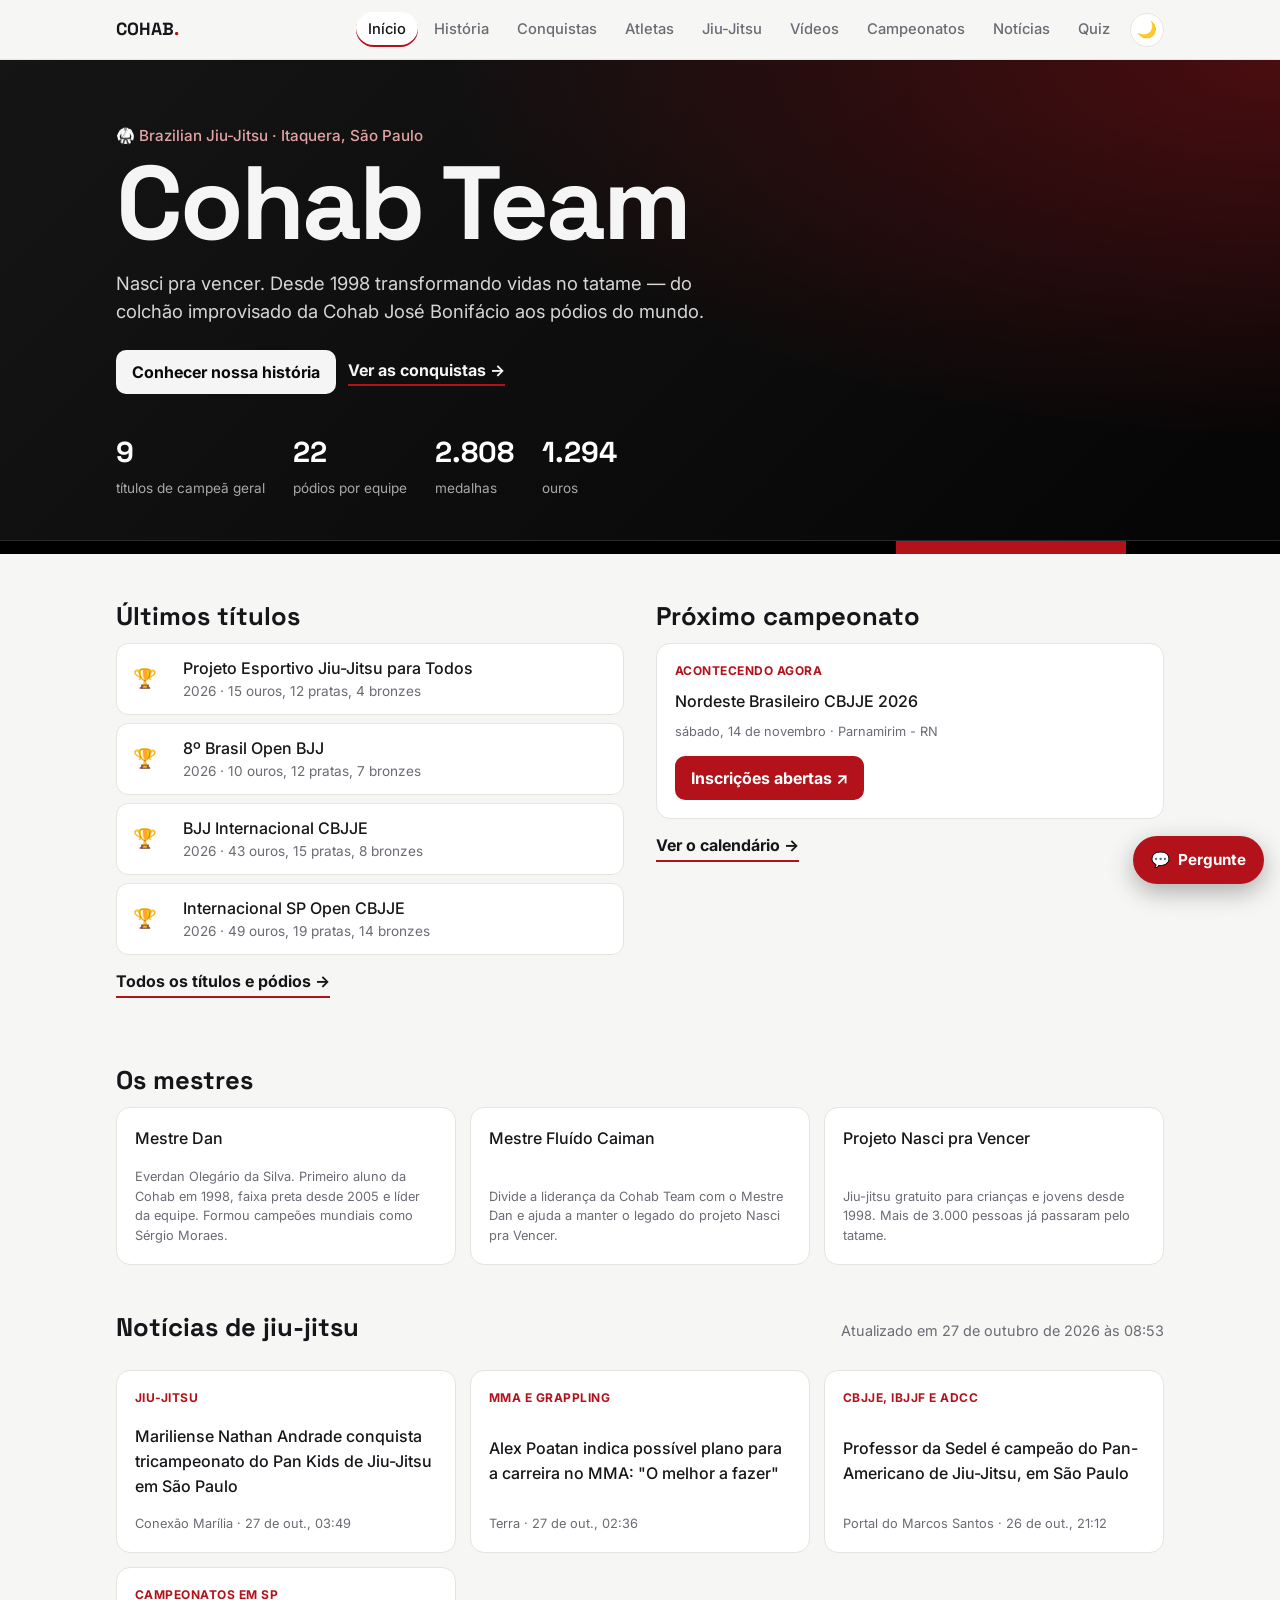
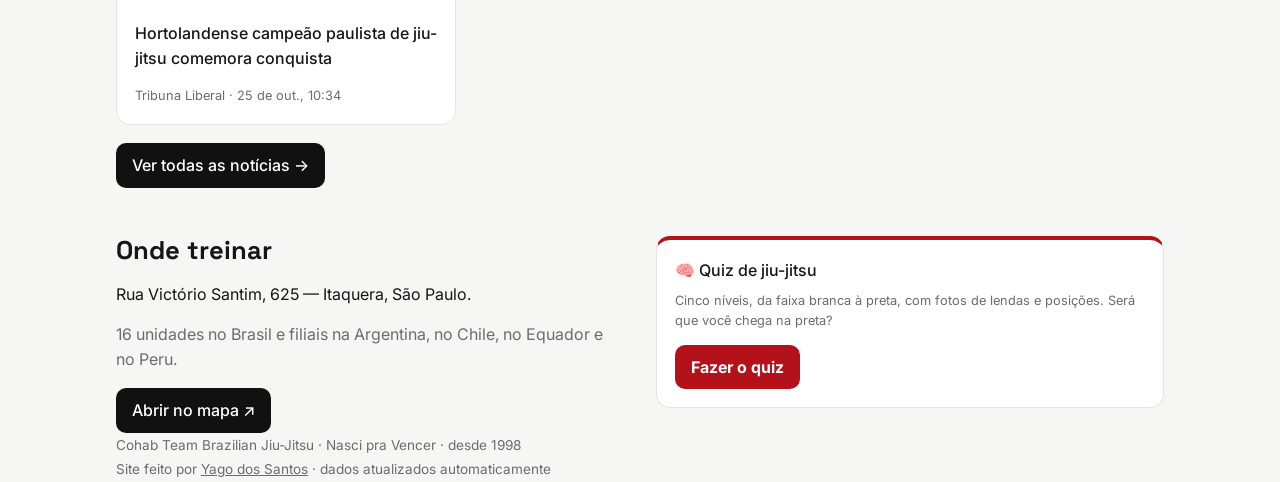
==== index.html @ c9400382 "Chat responde sobre jiu-jitsu e vídeos, busca de vídeos por assunto e foto do quiz menor no celular " ====
<!doctype html>
<html lang="pt-BR">
<head>
  <meta charset="utf-8">
  <meta name="viewport" content="width=device-width, initial-scale=1">
  <title>Cohab Team · Brazilian Jiu-Jitsu</title>
  <meta name="description" content="Cohab Team Brazilian Jiu-Jitsu: equipe de Itaquera, São Paulo, desde 1998. História, conquistas, atletas, campeonatos e notícias de jiu-jitsu.">
  <link rel="preconnect" href="https://fonts.googleapis.com">
  <link rel="preconnect" href="https://fonts.gstatic.com" crossorigin>
  <link href="https://fonts.googleapis.com/css2?family=Inter:wght@400;500;700&family=Space+Grotesk:wght@500;700&display=swap" rel="stylesheet">
  <link rel="stylesheet" href="style.css?v=5">
  <script>try{var t=localStorage.getItem("tema");if(t)document.documentElement.dataset.theme=t}catch(e){}</script>
</head>
<body>
  <nav class="site-nav" aria-label="Navegação do site">
    <div class="container">
      <a class="site-logo" href="./">COHAB<span>.</span></a>
      <a href="./" aria-current="page">Início</a>
      <a href="historia.html">História</a>
      <a href="conquistas.html">Conquistas</a>
      <a href="atletas.html">Atletas</a>
      <a href="jiujitsu.html">Jiu-Jitsu</a>
      <a href="videos.html">Vídeos</a>
      <a href="campeonatos.html">Campeonatos</a>
      <a href="noticias.html">Notícias</a>
      <a href="quiz.html">Quiz</a>
    </div>
  </nav>

  <header class="home-hero">
    <div class="container">
      <p class="feature-eyebrow">🥋 Brazilian Jiu-Jitsu · Itaquera, São Paulo</p>
      <h1>Cohab Team</h1>
      <p class="home-tagline">Nasci pra vencer. Desde 1998 transformando vidas no tatame — do colchão improvisado da Cohab José Bonifácio aos pódios do mundo.</p>
      <div class="home-actions">
        <a class="feature-cta" href="historia.html">Conhecer nossa história</a>
        <a class="ghost-cta" href="conquistas.html">Ver as conquistas →</a>
      </div>
      <ul class="feature-stats home-stats">
        <li><strong data-count="titles">0</strong><span>títulos de campeã geral</span></li>
        <li><strong data-count="podiums">0</strong><span>pódios por equipe</span></li>
        <li><strong data-count="medals">0</strong><span>medalhas</span></li>
        <li><strong data-count="golds">0</strong><span>ouros</span></li>
      </ul>
    </div>
    <div class="belt" aria-hidden="true"><span></span></div>
  </header>

  <main class="container">
    <section class="block wide home-split">
      <div>
        <h2>Últimos títulos</h2>
        <div class="result-list" id="last-titles"></div>
        <a class="story-link" href="conquistas.html#equipe">Todos os títulos e pódios →</a>
      </div>
      <div>
        <h2>Próximo campeonato</h2>
        <div id="next-event"></div>
        <a class="story-link" href="campeonatos.html">Ver o calendário →</a>
      </div>
    </section>

    <section class="block wide">
      <h2>Os mestres</h2>
      <div class="grid">
        <a class="card" href="historia.html"><h4>Mestre Dan</h4><span class="meta">Everdan Olegário da Silva. Primeiro aluno da Cohab em 1998, faixa preta desde 2005 e líder da equipe. Formou campeões mundiais como Sérgio Moraes.</span></a>
        <a class="card" href="historia.html"><h4>Mestre Fluído Caiman</h4><span class="meta">Divide a liderança da Cohab Team com o Mestre Dan e ajuda a manter o legado do projeto Nasci pra Vencer.</span></a>
        <a class="card" href="historia.html"><h4>Projeto Nasci pra Vencer</h4><span class="meta">Jiu-jitsu gratuito para crianças e jovens desde 1998. Mais de 3.000 pessoas já passaram pelo tatame.</span></a>
      </div>
    </section>

    <section class="block wide">
      <div class="news-head">
        <h2>Notícias de jiu-jitsu</h2>
        <p id="updated" class="muted">Carregando…</p>
      </div>
      <div class="grid teaser-grid" id="news-teaser"></div>
      <a class="button news-more" href="noticias.html">Ver todas as notícias →</a>
    </section>

    <section class="block wide home-split">
      <div>
        <h2>Onde treinar</h2>
        <p>Rua Victório Santim, 625 — Itaquera, São Paulo.</p>
        <p class="muted">16 unidades no Brasil e filiais na Argentina, no Chile, no Equador e no Peru.</p>
        <a class="button" href="https://www.google.com/maps/search/?api=1&query=Rua+Vict%C3%B3rio+Santim+625+Itaquera+S%C3%A3o+Paulo" target="_blank" rel="noopener">Abrir no mapa ↗</a>
      </div>
      <a class="card quiz-cta" href="quiz.html">
        <h4>🧠 Quiz de jiu-jitsu</h4>
        <span class="meta">Cinco níveis, da faixa branca à preta, com fotos de lendas e posições. Será que você chega na preta?</span>
        <span class="feature-cta">Fazer o quiz</span>
      </a>
    </section>
  </main>

  <footer class="container muted site-foot">
    Cohab Team Brazilian Jiu-Jitsu · Nasci pra Vencer · desde 1998<br>
    Site feito por <a href="https://yagoxavier10.github.io/portfolio-noticias/">Yago dos Santos</a> · dados atualizados automaticamente
  </footer>

  <script src="home.js?v=1" defer></script>
  <script src="app.js?v=1" defer></script>
  <script src="chat.js?v=4" defer></script>
  <script src="fx.js?v=3" defer></script>
</body>
</html>
---- style.css ----
:root {
  --bg: #f6f6f4;
  --surface: #ffffff;
  --text: #16161a;
  --muted: #6b6b75;
  --border: #e4e4e0;
  --accent: #111111;
  --accent-text: #ffffff;
  --radius: 14px;
}

@media (prefers-color-scheme: dark) {
  :root:not([data-theme="light"]) {
    --bg: #0f0f12;
    --surface: #18181d;
    --text: #ececf1;
    --muted: #9a9aa6;
    --border: #2a2a31;
    --accent: #ececf1;
    --accent-text: #0f0f12;
  }
}
:root[data-theme="dark"] {
  --bg: #0f0f12;
  --surface: #18181d;
  --text: #ececf1;
  --muted: #9a9aa6;
  --border: #2a2a31;
  --accent: #ececf1;
  --accent-text: #0f0f12;
}

* { box-sizing: border-box; }

body {
  margin: 0;
  background: var(--bg);
  color: var(--text);
  font-family: Inter, system-ui, sans-serif;
  line-height: 1.55;
}

h1, h2, h3 { font-family: "Space Grotesk", Inter, sans-serif; line-height: 1.15; }

a { color: inherit; }

.container { max-width: 1080px; margin: 0 auto; padding: 0 16px; }

.muted { color: var(--muted); }

/* Topo / apresentação */
.hero { padding: 72px 0 48px; border-bottom: 1px solid var(--border); }
.eyebrow { margin: 0; color: var(--muted); font-weight: 500; }
.hero h1 { font-size: clamp(2.5rem, 7vw, 4.5rem); margin: 4px 0 16px; }
.bio { max-width: 680px; font-size: 1.05rem; margin: 0 0 24px; }
.bio p { margin: 0 0 12px; }
.bio p:first-child { font-size: 1.2rem; }
.tags { display: flex; flex-wrap: wrap; gap: 8px; list-style: none; padding: 0; margin: 0; }
.tags a {
  display: inline-block;
  background: var(--surface);
  border: 1px solid var(--border);
  border-radius: 999px;
  padding: 6px 14px;
  font-size: .9rem;
  text-decoration: none;
  transition: border-color .15s ease, transform .15s ease;
}
.tags a:hover { border-color: var(--muted); transform: translateY(-1px); }

.social { display: flex; flex-wrap: wrap; gap: 10px; margin-top: 20px; }
.social a {
  display: inline-flex;
  align-items: center;
  gap: 8px;
  background: var(--accent);
  color: var(--accent-text);
  border-radius: 10px;
  padding: 10px 16px;
  font-weight: 500;
  font-size: .95rem;
  text-decoration: none;
  transition: opacity .15s ease, transform .15s ease;
}
.social a:hover { opacity: .85; transform: translateY(-1px); }
.social svg { width: 18px; height: 18px; fill: currentColor; }

/* Notícias */
.news-head {
  display: flex;
  flex-wrap: wrap;
  align-items: baseline;
  justify-content: space-between;
  gap: 8px;
  margin-top: 40px;
}
.news-head h2 { margin: 0; font-size: 1.8rem; }
.news-head p { margin: 0; font-size: .9rem; }

.filters { display: flex; flex-wrap: wrap; gap: 8px; margin: 20px 0 8px; }
.filters button {
  font: inherit;
  font-size: .9rem;
  cursor: pointer;
  background: var(--surface);
  color: var(--text);
  border: 1px solid var(--border);
  border-radius: 999px;
  padding: 6px 14px;
}
.filters button[aria-pressed="true"] {
  background: var(--accent);
  color: var(--accent-text);
  border-color: var(--accent);
}

.topic h3 { font-size: 1.25rem; margin: 32px 0 12px; }
.topic-links { display: flex; flex-wrap: wrap; gap: 8px 16px; margin: -4px 0 14px; font-size: .9rem; }
.topic-links a { color: var(--muted); text-decoration: underline; text-underline-offset: 3px; }
.topic-links a:hover { color: var(--text); }

.grid {
  display: grid;
  grid-template-columns: repeat(auto-fill, minmax(280px, 1fr));
  gap: 14px;
}

.card {
  display: flex;
  flex-direction: column;
  justify-content: space-between;
  gap: 16px;
  background: var(--surface);
  border: 1px solid var(--border);
  border-radius: var(--radius);
  padding: 18px;
  text-decoration: none;
  transition: transform .15s ease, border-color .15s ease;
}
.card:hover { transform: translateY(-2px); border-color: var(--muted); }
.card h4 { margin: 0; font-size: 1rem; font-weight: 500; }
.card .meta { font-size: .8rem; color: var(--muted); }

footer { padding: 48px 16px; font-size: .85rem; }

/* Página da Cohab Team */
.back { display: inline-block; margin-bottom: 24px; color: var(--muted); text-decoration: none; font-size: .9rem; }
.back:hover { color: var(--text); }
.tags span {
  display: inline-block;
  background: var(--surface);
  border: 1px solid var(--border);
  border-radius: 999px;
  padding: 6px 14px;
  font-size: .9rem;
}

.stats { display: flex; flex-wrap: wrap; gap: 12px; list-style: none; padding: 0; margin: 8px 0 0; }
.stats li {
  flex: 1 1 160px;
  background: var(--surface);
  border: 1px solid var(--border);
  border-radius: var(--radius);
  padding: 16px 18px;
}
.stats strong { display: block; font-family: "Space Grotesk", Inter, sans-serif; font-size: 1.8rem; }
.stats span { color: var(--muted); font-size: .9rem; }

.block { margin-top: 48px; max-width: 760px; }
.block h2 { font-size: 1.6rem; margin: 0 0 12px; }

.timeline { list-style: none; padding: 0; margin: 0; border-left: 2px solid var(--border); }
.timeline li { display: grid; grid-template-columns: 64px 1fr; gap: 12px; padding: 0 0 24px 20px; position: relative; }
.timeline li::before {
  content: "";
  position: absolute;
  left: -7px;
  top: 6px;
  width: 12px;
  height: 12px;
  border-radius: 50%;
  background: var(--accent);
}
.timeline time { font-family: "Space Grotesk", Inter, sans-serif; font-weight: 700; }
.timeline h3 { margin: 0 0 4px; font-size: 1.05rem; }
.timeline p { margin: 0; }

.button {
  display: inline-block;
  background: var(--accent);
  color: var(--accent-text);
  border-radius: 10px;
  padding: 10px 16px;
  font-weight: 500;
  text-decoration: none;
}
.sources ul { padding-left: 18px; color: var(--muted); }
.sources a { color: var(--muted); }

.subhead { font-size: 1.1rem; margin: 24px 0 8px; }
.checklist { padding-left: 0; list-style: none; margin: 0; }
.checklist li { position: relative; padding: 0 0 10px 26px; }
.checklist li::before { content: "🥇"; position: absolute; left: 0; top: 0; font-size: .9rem; }

.videos { display: grid; gap: 20px; }
.video { margin: 0; }
.video-frame {
  position: relative;
  aspect-ratio: 16 / 9;
  border-radius: var(--radius);
  overflow: hidden;
  background: var(--surface);
  border: 1px solid var(--border);
}
.video-frame iframe { position: absolute; inset: 0; width: 100%; height: 100%; border: 0; }
.video figcaption { display: flex; flex-direction: column; margin-top: 8px; }
.video figcaption span { color: var(--muted); font-size: .85rem; }

/* Destaque da Cohab Team na página inicial */
.feature {
  position: relative;
  display: block;
  margin-top: 32px;
  overflow: hidden;
  border-radius: 20px;
  background:
    radial-gradient(120% 140% at 100% 0%, #3a0d0d 0%, transparent 55%),
    linear-gradient(135deg, #141414 0%, #050505 100%);
  color: #f5f5f5;
  text-decoration: none;
  border: 1px solid #2a2a2a;
  transition: transform .2s ease, box-shadow .2s ease;
}
.feature:hover { transform: translateY(-3px); box-shadow: 0 18px 40px rgba(0, 0, 0, .35); }
.feature-body { padding: 32px 28px 28px; }
.feature-eyebrow { margin: 0 0 6px; color: #e2a3a3; font-weight: 500; font-size: .95rem; }
.feature-title {
  margin: 0 0 12px;
  font-family: "Space Grotesk", Inter, sans-serif;
  font-size: clamp(2.4rem, 8vw, 4rem);
  letter-spacing: -.02em;
  line-height: 1;
}
.feature-text { max-width: 620px; margin: 0 0 22px; color: #cfcfcf; font-size: 1.05rem; }
.feature-stats { display: flex; flex-wrap: wrap; gap: 10px 28px; list-style: none; padding: 0; margin: 0 0 24px; }
.feature-stats strong { display: block; font-family: "Space Grotesk", Inter, sans-serif; font-size: 1.8rem; color: #fff; }
.feature-stats span { color: #a8a8a8; font-size: .85rem; }
.feature-cta {
  display: inline-block;
  background: #f5f5f5;
  color: #0a0a0a;
  border-radius: 10px;
  padding: 10px 16px;
  font-weight: 700;
}
.feature:hover .feature-cta { background: #ffffff; }

/* Faixa preta com a ponta vermelha */
.belt { height: 14px; background: #000; border-top: 1px solid #2a2a2a; position: relative; }
.belt span {
  position: absolute;
  right: 12%;
  top: 0;
  bottom: 0;
  width: 18%;
  background: #b3121b;
}

/* Linhagem do jiu-jitsu */
.lineage { list-style: none; padding: 0; margin: 16px 0; display: flex; flex-direction: column; align-items: flex-start; }
.lineage li {
  background: var(--surface);
  border: 1px solid var(--border);
  border-radius: 10px;
  padding: 8px 14px;
  font-weight: 500;
}
.lineage li + li { margin-top: 26px; position: relative; }
.lineage li + li::before {
  content: "↓";
  position: absolute;
  left: 18px;
  top: -24px;
  color: #b3121b;
  font-weight: 700;
}
.lineage .lineage-dan { background: #0a0a0a; color: #fff; border-color: #b3121b; font-weight: 700; }

/* Página Minha história */
.chapter-tag { margin: 0 0 4px; color: var(--muted); font-weight: 500; font-size: .9rem; }
.family { grid-template-columns: repeat(auto-fill, minmax(160px, 1fr)); margin-top: 14px; }
.family .card { gap: 4px; }
.goals li::before { content: "🎯"; }

.story-link {
  display: inline-flex;
  align-items: center;
  gap: 8px;
  margin: 0 0 20px;
  font-weight: 700;
  color: var(--text);
  text-decoration: none;
  border-bottom: 2px solid #b3121b;
  padding-bottom: 2px;
}
.story-link:hover { color: #b3121b; }

/* Abas da Cohab Team */
.page-tabs { display: flex; gap: 4px; margin: 4px 0 24px; border-bottom: 1px solid var(--border); }
.page-tabs a {
  padding: 10px 16px;
  color: var(--muted);
  text-decoration: none;
  font-weight: 700;
  border-bottom: 3px solid transparent;
  margin-bottom: -1px;
}
.page-tabs a:hover { color: var(--text); }
.page-tabs a[aria-current="page"] { color: var(--text); border-bottom-color: #b3121b; }

/* Página de conquistas */
.block.wide { max-width: none; }
.chips { display: flex; flex-wrap: wrap; gap: 8px; margin: 14px 0; }
.chips button {
  font: inherit;
  font-size: .9rem;
  cursor: pointer;
  background: var(--surface);
  color: var(--text);
  border: 1px solid var(--border);
  border-radius: 999px;
  padding: 6px 14px;
}
.chips button[aria-pressed="true"] { background: var(--accent); color: var(--accent-text); border-color: var(--accent); }

.m { display: inline-block; min-width: 28px; text-align: center; border-radius: 6px; padding: 1px 6px; font-weight: 700; font-size: .82rem; }
.m.g { background: #d4a51433; color: #b8890a; }
.m.s { background: #9a9aa633; color: var(--muted); }
.m.b { background: #c27a3a33; color: #b0652a; }
.medal-row { display: inline-flex; gap: 4px; flex-shrink: 0; }

.season-chart { display: flex; align-items: flex-end; gap: 10px; height: 260px; margin-top: 8px; }
.season-col {
  flex: 1;
  height: 100%;
  display: flex;
  flex-direction: column;
  align-items: center;
  justify-content: flex-end;
  gap: 4px;
  background: none;
  border: 0;
  padding: 0;
  cursor: pointer;
  color: var(--text);
  font: inherit;
}
.season-col b { font-family: "Space Grotesk", Inter, sans-serif; font-size: 1rem; }
.season-bar {
  width: 100%;
  max-width: 64px;
  display: flex;
  flex-direction: column-reverse;
  border-radius: 8px 8px 0 0;
  overflow: hidden;
  transition: height .4s ease, opacity .2s ease;
  opacity: .55;
}
.season-col[aria-pressed="true"] .season-bar, .season-col:hover .season-bar { opacity: 1; }
.seg { display: block; min-height: 2px; }
.seg.gold { background: #d4a514; }
.seg.silver { background: #a7a7b0; }
.seg.bronze { background: #c27a3a; }
.season-year { font-weight: 700; font-size: .9rem; }
.season-rank { color: var(--muted); font-size: .78rem; }
.season-detail {
  display: flex;
  flex-wrap: wrap;
  align-items: center;
  gap: 8px 16px;
  margin-top: 16px;
  padding: 14px 18px;
  background: var(--surface);
  border: 1px solid var(--border);
  border-radius: var(--radius);
}
.season-detail span:not(.m):not(.medal-row) { color: var(--muted); }
.season-detail a { margin-left: auto; color: var(--text); font-weight: 500; }

.result-list { display: flex; flex-direction: column; gap: 8px; }
.result {
  display: flex;
  align-items: center;
  gap: 14px;
  padding: 12px 16px;
  background: var(--surface);
  border: 1px solid var(--border);
  border-radius: 12px;
  text-decoration: none;
  transition: border-color .15s ease;
}
.result:hover { border-color: var(--muted); }
.result-pos { font-family: "Space Grotesk", Inter, sans-serif; font-weight: 700; font-size: 1.2rem; min-width: 36px; }
.result-pos.medal { font-size: 1.4rem; }
.result-main { flex: 1; min-width: 0; display: flex; flex-direction: column; }
.result-main strong { font-weight: 500; }
.result-main span { color: var(--muted); font-size: .85rem; }
.tier { color: var(--muted); font-size: .8rem; border: 1px solid var(--border); border-radius: 999px; padding: 2px 10px; flex-shrink: 0; }
.p1 { color: #b8890a; } .p2 { color: var(--muted); } .p3 { color: #b0652a; } .p4 { color: var(--text); }

.rank-grid { grid-template-columns: repeat(auto-fill, minmax(220px, 1fr)); }
.rank-card { gap: 8px; }
.rank-pos { font-family: "Space Grotesk", Inter, sans-serif; font-size: 2rem; font-weight: 700; line-height: 1; }

.search {
  width: 100%;
  font: inherit;
  padding: 10px 14px;
  border-radius: 10px;
  border: 1px solid var(--border);
  background: var(--surface);
  color: var(--text);
}
.explorer-summary { margin: 14px 0 10px; font-weight: 500; }
.more {
  margin-top: 12px;
  font: inherit;
  cursor: pointer;
  background: none;
  color: var(--text);
  border: 1px solid var(--border);
  border-radius: 10px;
  padding: 8px 16px;
}

@media (max-width: 600px) {
  .result { flex-wrap: wrap; row-gap: 6px; }
  .result-main { flex: 1 1 calc(100% - 60px); }
  .result .medal-row, .result .tier { margin-left: 50px; }
  .season-chart { gap: 4px; }
  .season-col b { font-size: .85rem; }
}

/* Busca de atletas */
.visually-hidden { position: absolute; width: 1px; height: 1px; overflow: hidden; clip: rect(0 0 0 0); white-space: nowrap; }
.source-switch {
  display: inline-flex;
  padding: 4px;
  gap: 4px;
  background: var(--surface);
  border: 1px solid var(--border);
  border-radius: 12px;
  margin-bottom: 14px;
}
.source-switch button {
  font: inherit;
  font-weight: 700;
  font-size: .9rem;
  cursor: pointer;
  border: 0;
  border-radius: 9px;
  padding: 8px 14px;
  background: none;
  color: var(--muted);
}
.source-switch button[aria-selected="true"] { background: var(--accent); color: var(--accent-text); }
.big-search input {
  width: 100%;
  font: inherit;
  font-size: 1.15rem;
  padding: 14px 18px;
  border-radius: 14px;
  border: 2px solid var(--border);
  background: var(--surface);
  color: var(--text);
}
.big-search input:focus { outline: none; border-color: #b3121b; }
.search-hint { margin: 10px 0 0; font-size: .9rem; }

.athletes { display: flex; flex-direction: column; gap: 8px; }
.athlete { background: var(--surface); border: 1px solid var(--border); border-radius: 12px; overflow: hidden; }
.athlete-head {
  width: 100%;
  display: flex;
  align-items: center;
  gap: 14px;
  padding: 12px 16px;
  background: none;
  border: 0;
  color: var(--text);
  font: inherit;
  text-align: left;
  cursor: pointer;
}
.athlete-rank { font-family: "Space Grotesk", Inter, sans-serif; font-weight: 700; color: var(--muted); min-width: 34px; }
.chev { color: var(--muted); transition: transform .2s ease; }
.athlete-head[aria-expanded="true"] .chev { transform: rotate(180deg); }
.athlete-body { border-top: 1px solid var(--border); padding: 6px 8px 10px; }
.athlete-medal {
  display: flex;
  align-items: center;
  gap: 12px;
  padding: 8px;
  border-radius: 8px;
  text-decoration: none;
}
.athlete-medal:hover { background: var(--bg); }

/* Panorama e painéis das conquistas */
.src-chip { display: inline-flex; align-items: center; gap: 8px; }
.src-chip[aria-pressed="false"] { opacity: .45; text-decoration: line-through; }
.src-chip[aria-pressed="true"] { background: var(--surface) !important; color: var(--text) !important; border-color: var(--c) !important; }
.dot { display: inline-block; width: 10px; height: 10px; border-radius: 50%; background: var(--c); flex-shrink: 0; }
.ov-chart { display: flex; align-items: flex-end; gap: 10px; height: 280px; margin-top: 8px; }
.ov-chart .season-bar { opacity: .75; }
.ov-item { display: inline-flex; align-items: center; gap: 8px; color: var(--muted); }

.fed-grid { display: grid; grid-template-columns: repeat(auto-fill, minmax(180px, 1fr)); gap: 12px; }
.fed-card {
  display: flex;
  flex-direction: column;
  align-items: flex-start;
  gap: 4px;
  text-align: left;
  font: inherit;
  color: var(--text);
  cursor: pointer;
  background: var(--surface);
  border: 1px solid var(--border);
  border-top: 4px solid var(--c);
  border-radius: var(--radius);
  padding: 16px;
  transition: transform .15s ease, border-color .15s ease;
}
.fed-card:hover { transform: translateY(-2px); }
.fed-card strong { font-family: "Space Grotesk", Inter, sans-serif; font-size: 2rem; line-height: 1.1; }
.fed-name { font-weight: 700; }
.fed-sub { color: var(--muted); font-size: .85rem; margin-bottom: 6px; }

.leaderboard { list-style: none; padding: 0; margin: 0; display: flex; flex-direction: column; gap: 6px; }
.leader {
  display: flex;
  align-items: center;
  gap: 14px;
  padding: 10px 16px;
  background: var(--surface);
  border: 1px solid var(--border);
  border-radius: 12px;
  text-decoration: none;
}
.leader:hover { border-color: var(--muted); }
.leader-bar { display: block; height: 6px; margin-top: 6px; background: var(--border); border-radius: 99px; overflow: hidden; }
.leader-bar i { display: block; height: 100%; background: #d4a514; border-radius: 99px; }

.panel-tabs {
  position: sticky;
  top: 0;
  z-index: 5;
  display: flex;
  gap: 6px;
  overflow-x: auto;
  margin: 48px 0 0;
  padding: 10px 0;
  background: var(--bg);
  border-bottom: 1px solid var(--border);
  scrollbar-width: none;
}
.panel-tabs button {
  flex-shrink: 0;
  font: inherit;
  font-weight: 700;
  font-size: .9rem;
  cursor: pointer;
  border: 1px solid var(--border);
  border-radius: 999px;
  padding: 8px 16px;
  background: var(--surface);
  color: var(--muted);
}
.panel-tabs button[aria-selected="true"] { background: var(--accent); color: var(--accent-text); border-color: var(--accent); }
.panel { scroll-margin-top: 70px; }
.panel-tabs + .panel, .panel-tabs ~ .panel { margin-top: 24px; }
@media (max-width: 600px) { .ov-chart { gap: 4px; height: 220px; } .ov-chart .season-col b { font-size: .75rem; } }
.result-main .note-line { color: #b8890a; font-size: .8rem; margin-top: 2px; }

/* Assistente de perguntas */
.chatbot { position: fixed; right: 16px; bottom: 16px; z-index: 50; font-size: .95rem; }
.chat-toggle {
  display: inline-flex; align-items: center; gap: 8px;
  font: inherit; font-weight: 700; cursor: pointer;
  background: #b3121b; color: #fff; border: 0; border-radius: 999px;
  padding: 12px 18px; box-shadow: 0 8px 24px rgba(0, 0, 0, .3);
}
.chat-toggle[aria-expanded="true"] { display: none; }
.chat-panel {
  width: min(380px, calc(100vw - 32px));
  height: min(560px, calc(100vh - 32px));
  display: flex; flex-direction: column;
  background: var(--surface); color: var(--text);
  border: 1px solid var(--border); border-radius: 18px;
  box-shadow: 0 16px 48px rgba(0, 0, 0, .35); overflow: hidden;
}
.chat-panel[hidden] { display: none; }
.chat-head { display: flex; justify-content: space-between; align-items: center; padding: 12px 16px; background: #0a0a0a; color: #fff; border-bottom: 3px solid #b3121b; }
.chat-close { font: inherit; font-size: 1.4rem; line-height: 1; background: none; border: 0; color: #fff; cursor: pointer; }
.chat-log { flex: 1; overflow-y: auto; padding: 14px; display: flex; flex-direction: column; gap: 8px; }
.chat-msg { max-width: 88%; padding: 9px 12px; border-radius: 14px; line-height: 1.45; }
.chat-msg.bot { background: var(--bg); border: 1px solid var(--border); align-self: flex-start; border-bottom-left-radius: 4px; }
.chat-msg.user { background: var(--accent); color: var(--accent-text); align-self: flex-end; border-bottom-right-radius: 4px; }
.chat-msg a { color: #b3121b; font-weight: 500; }
.chat-suggest { display: flex; gap: 6px; overflow-x: auto; padding: 0 12px 8px; scrollbar-width: none; }
.chat-suggest button {
  flex-shrink: 0; font: inherit; font-size: .8rem; cursor: pointer;
  background: var(--bg); color: var(--text); border: 1px solid var(--border); border-radius: 999px; padding: 5px 10px;
}
.chat-form { display: flex; gap: 6px; padding: 10px; border-top: 1px solid var(--border); }
.chat-form input { flex: 1; min-width: 0; font: inherit; padding: 9px 12px; border-radius: 10px; border: 1px solid var(--border); background: var(--bg); color: var(--text); }
.chat-form button { font: inherit; font-weight: 700; cursor: pointer; background: #b3121b; color: #fff; border: 0; border-radius: 10px; padding: 0 14px; }

/* Menu do site */
.site-nav {
  position: sticky;
  top: 0;
  z-index: 40;
  background: color-mix(in srgb, var(--bg) 88%, transparent);
  backdrop-filter: blur(10px);
  border-bottom: 1px solid var(--border);
}
.site-nav .container { display: flex; align-items: center; gap: 4px; overflow-x: auto; scrollbar-width: none; padding-top: 10px; padding-bottom: 10px; }
.site-nav a {
  flex-shrink: 0;
  padding: 6px 12px;
  border-radius: 999px;
  color: var(--muted);
  font-weight: 500;
  font-size: .92rem;
  text-decoration: none;
  transition: color .15s ease, background .15s ease;
}
.site-nav a:hover { color: var(--text); background: var(--surface); }
.site-nav a[aria-current="page"] { color: var(--text); background: var(--surface); box-shadow: inset 0 -2px 0 #b3121b; }
.site-nav .site-logo { font-family: "Space Grotesk", Inter, sans-serif; font-weight: 700; font-size: 1.1rem; color: var(--text); margin-right: auto; padding-left: 0; }
.site-nav .site-logo span { color: #b3121b; }
.site-nav .site-logo:hover { background: none; }
.hero { padding-top: 48px; }
.panel-tabs { top: 57px; }

/* Página de notícias e prévia na inicial */
.news-hero { padding-bottom: 32px; }
.news-hero .bio { margin-bottom: 8px; }
.teaser-grid { margin-top: 16px; }
.news-tag { display: inline-block; align-self: flex-start; font-size: .75rem; font-weight: 700; color: #b3121b; text-transform: uppercase; letter-spacing: .04em; }
.news-more { margin-top: 18px; }
@media (max-width: 600px) {
  .site-nav .container { gap: 0; justify-content: space-between; }
  .site-nav a { padding: 6px 7px; font-size: .82rem; }
  .site-nav .site-logo { display: none; }
  .theme-toggle { width: 30px; height: 30px; font-size: .9rem; }
}


/* Interações do site (fx.js) */
.reveal { opacity: 0; transform: translateY(14px); transition: opacity .45s ease, transform .45s ease; }
.reveal.is-in { opacity: 1; transform: none; }
@media (prefers-reduced-motion: reduce) {
  .reveal { opacity: 1; transform: none; transition: none; }
  * { scroll-behavior: auto !important; }
}

.read-progress { position: fixed; top: 0; left: 0; height: 3px; width: 100%; z-index: 60; background: #b3121b; transform-origin: 0 50%; transform: scaleX(0); pointer-events: none; }

.theme-toggle {
  flex-shrink: 0; font: inherit; cursor: pointer; margin-left: 4px;
  width: 34px; height: 34px; border-radius: 50%;
  background: var(--surface); color: var(--text); border: 1px solid var(--border);
  display: inline-grid; place-items: center; font-size: 1rem;
}
.theme-toggle:hover { border-color: var(--muted); }

.toast {
  position: fixed; left: 50%; bottom: 84px; z-index: 70;
  transform: translate(-50%, 20px); opacity: 0;
  background: #0a0a0a; color: #fff; border: 2px solid #b3121b;
  padding: 12px 20px; border-radius: 999px; font-weight: 700;
  transition: opacity .25s ease, transform .25s ease; pointer-events: none;
}
.toast.show { opacity: 1; transform: translate(-50%, 0); }

.share-btn {
  flex-shrink: 0; font: inherit; font-size: .8rem; cursor: pointer;
  background: none; color: var(--muted); border: 1px solid var(--border);
  border-radius: 999px; padding: 4px 10px;
}
.share-btn:hover { color: var(--text); border-color: var(--muted); }

/* Faixa da jornada (Minha história) */
.journey { position: sticky; top: 55px; z-index: 30; background: color-mix(in srgb, var(--bg) 88%, transparent); backdrop-filter: blur(10px); border-bottom: 1px solid var(--border); }
.journey-inner { display: flex; align-items: center; gap: 14px; padding-top: 8px; padding-bottom: 8px; }
.journey-belt { position: relative; flex: 1; height: 14px; border-radius: 3px; overflow: hidden; background: #f2f2f2; border: 1px solid #cfcfcf; }
.belt-fill { position: absolute; inset: 0; background: #1f4fbf; transform-origin: 0 50%; transform: scaleX(0); transition: transform .12s linear; }
.belt-tip { position: absolute; top: 0; bottom: 0; right: 10%; width: 14%; background: #111; }
.journey-label { flex-shrink: 0; min-width: 150px; text-align: right; font-size: .85rem; font-weight: 700; color: var(--muted); transition: color .3s ease; }
.journey-label.is-blue { color: #3b6ee8; }
@media (max-width: 600px) { .journey-label { min-width: 0; font-size: .75rem; } .journey { top: 49px; } }
@media (prefers-reduced-motion: reduce) { .belt-fill { transition: none; } }

/* Quiz da Cohab */
.quiz { max-width: 640px; margin: 32px auto 0; background: var(--surface); border: 1px solid var(--border); border-radius: 18px; padding: 24px; }
.quiz-start h2 { margin: 0 0 8px; font-size: 1.6rem; }
.quiz-go { margin-top: 12px; font: inherit; font-weight: 700; border: 0; cursor: pointer; }
.quiz-head { display: flex; justify-content: space-between; font-size: .9rem; }
.quiz-score { font-weight: 700; color: #1a9a5c; }
.quiz-bar { height: 6px; background: var(--border); border-radius: 99px; margin: 10px 0 18px; overflow: hidden; }
.quiz-bar i { display: block; height: 100%; background: #b3121b; transition: width .3s ease; }
.quiz-q { font-size: 1.3rem; margin: 0 0 14px; }
.quiz-options { display: grid; gap: 8px; }
.quiz-option {
  font: inherit; text-align: left; cursor: pointer; padding: 12px 14px; border-radius: 12px;
  background: var(--bg); color: var(--text); border: 1px solid var(--border);
  transition: border-color .15s ease, background .15s ease;
}
.quiz-option:hover:not(:disabled) { border-color: var(--muted); }
.quiz-option:disabled { cursor: default; }
.quiz-option.right { border-color: #1a9a5c; background: #1a9a5c22; font-weight: 700; }
.quiz-option.wrong { border-color: #b3121b; background: #b3121b22; }
.quiz-why { min-height: 1.5em; margin: 14px 0 0; color: var(--muted); }
.quiz-next { margin-top: 12px; font: inherit; font-weight: 700; border: 0; cursor: pointer; }
.quiz-result { text-align: center; }
.quiz-result h2 { font-size: 2rem; margin: 4px 0 14px; }
.quiz-belt { position: relative; height: 26px; max-width: 360px; margin: 0 auto 16px; border-radius: 4px; border: 1px solid #0003; }
.quiz-belt span { position: absolute; top: 0; bottom: 0; right: 12%; width: 18%; background: #111; }
.quiz-belt[style*="#111111"] span { background: #b3121b; }
.quiz-actions { display: flex; flex-wrap: wrap; justify-content: center; gap: 8px; margin-top: 16px; }
.quiz-actions .button { font: inherit; font-weight: 700; border: 0; cursor: pointer; }
.quiz-actions a.share-btn { text-decoration: none; display: inline-flex; align-items: center; }

/* Notícias: busca e salvar */
.news-search { margin-top: 24px; }
.news-card { position: relative; display: flex; }
.news-card .card { flex: 1; padding-right: 48px; }
.save-btn {
  position: absolute; top: 10px; right: 10px; width: 34px; height: 34px;
  display: grid; place-items: center; font-size: 1.1rem; cursor: pointer;
  background: var(--bg); color: var(--muted); border: 1px solid var(--border); border-radius: 50%;
}
.save-btn[aria-pressed="true"] { color: #d4a514; border-color: #d4a514; }
.save-btn:hover { color: #d4a514; }
@media (max-width: 600px) { .result .share-btn { margin-left: 50px; } }

/* ===== Site da Cohab Team ===== */
.home-hero {
  position: relative;
  color: #f5f5f5;
  background:
    radial-gradient(120% 140% at 100% 0%, #4a0d10 0%, transparent 55%),
    linear-gradient(135deg, #151515 0%, #050505 100%);
  padding: 64px 0 0;
}
.home-hero h1 { font-family: "Space Grotesk", Inter, sans-serif; font-size: clamp(3rem, 12vw, 6.5rem); line-height: .95; margin: 6px 0 16px; letter-spacing: -.03em; }
.home-tagline { max-width: 640px; font-size: 1.15rem; color: #d6d6d6; margin: 0 0 24px; }
.home-actions { display: flex; flex-wrap: wrap; gap: 12px; align-items: center; margin-bottom: 36px; }
.home-actions .feature-cta { text-decoration: none; }
.ghost-cta { color: #f5f5f5; font-weight: 700; text-decoration: none; border-bottom: 2px solid #b3121b; padding-bottom: 2px; }
.home-stats { margin-bottom: 40px; }
.home-hero .belt { margin: 0; }
.home-split { display: grid; grid-template-columns: repeat(auto-fit, minmax(300px, 1fr)); gap: 32px; align-items: start; }
.home-split .story-link { margin-top: 14px; }
.next-event { gap: 8px; }
.next-event .feature-cta, .quiz-cta .feature-cta { align-self: flex-start; margin-top: 6px; background: #b3121b; color: #fff; }
.quiz-cta { gap: 8px; border-top: 4px solid #b3121b; }
.site-foot { line-height: 1.8; }
.site-foot a { color: inherit; }
.calendars { margin-top: 12px; }

/* Campeonatos */
.events { display: flex; flex-direction: column; gap: 10px; margin-top: 8px; }
.event {
  display: flex; align-items: center; gap: 16px; padding: 14px 16px;
  background: var(--surface); border: 1px solid var(--border); border-radius: 14px; text-decoration: none;
}
.event:hover { border-color: var(--muted); }
.event-date { flex-shrink: 0; width: 58px; text-align: center; border-radius: 10px; background: #0a0a0a; color: #fff; padding: 6px 0; border-bottom: 3px solid #b3121b; }
.event-date strong { display: block; font-family: "Space Grotesk", Inter, sans-serif; font-size: 1.5rem; line-height: 1.1; }
.event-date span { font-size: .75rem; text-transform: uppercase; }
.event-main { flex: 1; min-width: 0; display: flex; flex-direction: column; }
.event-main span { color: var(--muted); font-size: .88rem; }
.event-tags { display: flex; flex-wrap: wrap; gap: 6px; justify-content: flex-end; max-width: 240px; }
.tier.is-open { color: #1a9a5c; border-color: #1a9a5c; }
@media (max-width: 600px) {
  .event { flex-wrap: wrap; }
  .event-tags { justify-content: flex-start; max-width: none; margin-left: 74px; }
  .site-nav .container { justify-content: flex-start; }
  .site-nav .site-logo { display: none; }
}
@media (max-width: 960px) {
  .site-nav a { padding: 6px 8px; font-size: .85rem; }
  .site-nav .container { gap: 0; }
}
@media (max-width: 760px) {
  .site-nav .container {
    -webkit-mask-image: linear-gradient(90deg, #000 85%, transparent);
    mask-image: linear-gradient(90deg, #000 85%, transparent);
    padding-right: 40px;
  }
}

/* Página Jiu-Jitsu */
.jj-jump a {
  font-size: .9rem;
  text-decoration: none;
  color: var(--text);
  background: var(--surface);
  border: 1px solid var(--border);
  border-radius: 999px;
  padding: 6px 14px;
}
.jj-jump a:hover { border-color: var(--muted); }
.belts { display: flex; flex-wrap: wrap; gap: 8px; margin-top: 12px; }
.belt-btn {
  position: relative;
  flex: 1 1 110px;
  font: inherit;
  font-weight: 700;
  cursor: pointer;
  border: 1px solid var(--muted);
  border-radius: 6px;
  padding: 12px 40px 12px 12px;
  text-align: left;
  opacity: .7;
  transition: opacity .15s ease, transform .15s ease;
}
.belt-btn:hover, .belt-btn[aria-selected="true"] { opacity: 1; transform: translateY(-2px); }
.belt-btn[aria-selected="true"] { outline: 2px solid var(--text); outline-offset: 2px; }
.belt-tip-mini { position: absolute; top: 0; bottom: 0; right: 10px; width: 22px; background: #111; }
.belt-btn[style*="#111111"] .belt-tip-mini { background: #b3121b; }
.belt-info { flex-direction: column; align-items: flex-start; gap: 4px; }
.points { grid-template-columns: repeat(auto-fill, minmax(180px, 1fr)); margin: 12px 0; }
.points .card { gap: 6px; }
.pts { font-family: "Space Grotesk", Inter, sans-serif; font-size: 2.2rem; line-height: 1; color: #b3121b; }
.glossary { display: grid; grid-template-columns: repeat(auto-fill, minmax(260px, 1fr)); gap: 10px; margin: 14px 0 0; }
.glossary div { background: var(--surface); border: 1px solid var(--border); border-radius: 12px; padding: 12px 14px; }
.glossary dt { font-weight: 700; }
.glossary dd { margin: 4px 0 0; color: var(--muted); font-size: .9rem; }

/* Página de vídeos */
.video-grid { display: grid; grid-template-columns: repeat(auto-fill, minmax(260px, 1fr)); gap: 18px; }
.video-card { margin: 0; display: flex; flex-direction: column; }
.video-thumb {
  position: relative;
  display: block;
  aspect-ratio: 16 / 9;
  padding: 0;
  border: 1px solid var(--border);
  border-radius: var(--radius);
  overflow: hidden;
  cursor: pointer;
  background: #000;
}
.video-thumb img { width: 100%; height: 100%; object-fit: cover; display: block; transition: transform .3s ease; }
.video-thumb:hover img { transform: scale(1.04); }
.video-thumb .play {
  position: absolute;
  inset: 0;
  margin: auto;
  width: 56px;
  height: 40px;
  border-radius: 12px;
  background: #b3121be6;
  color: #fff;
  display: grid;
  place-items: center;
  font-size: 1.1rem;
}
.video-card figcaption { display: flex; flex-direction: column; gap: 4px; margin-top: 8px; align-items: flex-start; }
.video-card figcaption strong { font-weight: 500; line-height: 1.3; }
.video-card figcaption span:not(.tier) { color: var(--muted); font-size: .85rem; }

/* Quiz em níveis */
.quiz-levels { display: grid; gap: 8px; margin-top: 16px; }
.quiz-level {
  display: grid;
  grid-template-columns: 56px 1fr auto auto;
  align-items: center;
  gap: 12px;
  font: inherit;
  text-align: left;
  cursor: pointer;
  color: var(--text);
  background: var(--bg);
  border: 1px solid var(--border);
  border-radius: 12px;
  padding: 12px 14px;
  transition: border-color .15s ease, transform .15s ease;
}
.quiz-level:hover { border-color: var(--muted); transform: translateX(3px); }
.quiz-level-belt { position: relative; height: 14px; border-radius: 3px; border: 1px solid var(--border); }
.quiz-level-belt::after { content: ""; position: absolute; top: 0; bottom: 0; right: 8px; width: 10px; background: #111; }
.quiz-level-belt[data-belt="preta"]::after { background: #b3121b; }
.quiz-level-best { font-size: .85rem; font-weight: 700; }
.quiz-tag { font-size: .78rem; font-weight: 700; border-radius: 999px; padding: 2px 10px; border: 1px solid #0002; }
.quiz-head { align-items: center; gap: 8px; }
.quiz-photo { margin: 0 0 14px; }
.quiz-photo img {
  display: block;
  width: 100%;
  max-height: 320px;
  object-fit: contain;
  background: var(--bg);
  border-radius: 12px;
  border: 1px solid var(--border);
}
.quiz-photo figcaption { font-size: .75rem; margin-top: 4px; }
.quiz-photo figcaption a { color: var(--muted); }
@media (max-width: 480px) {
  .quiz-level { grid-template-columns: 40px 1fr auto; }
  .quiz-level .muted { display: none; }
  .quiz-photo img { max-height: 210px; }
}
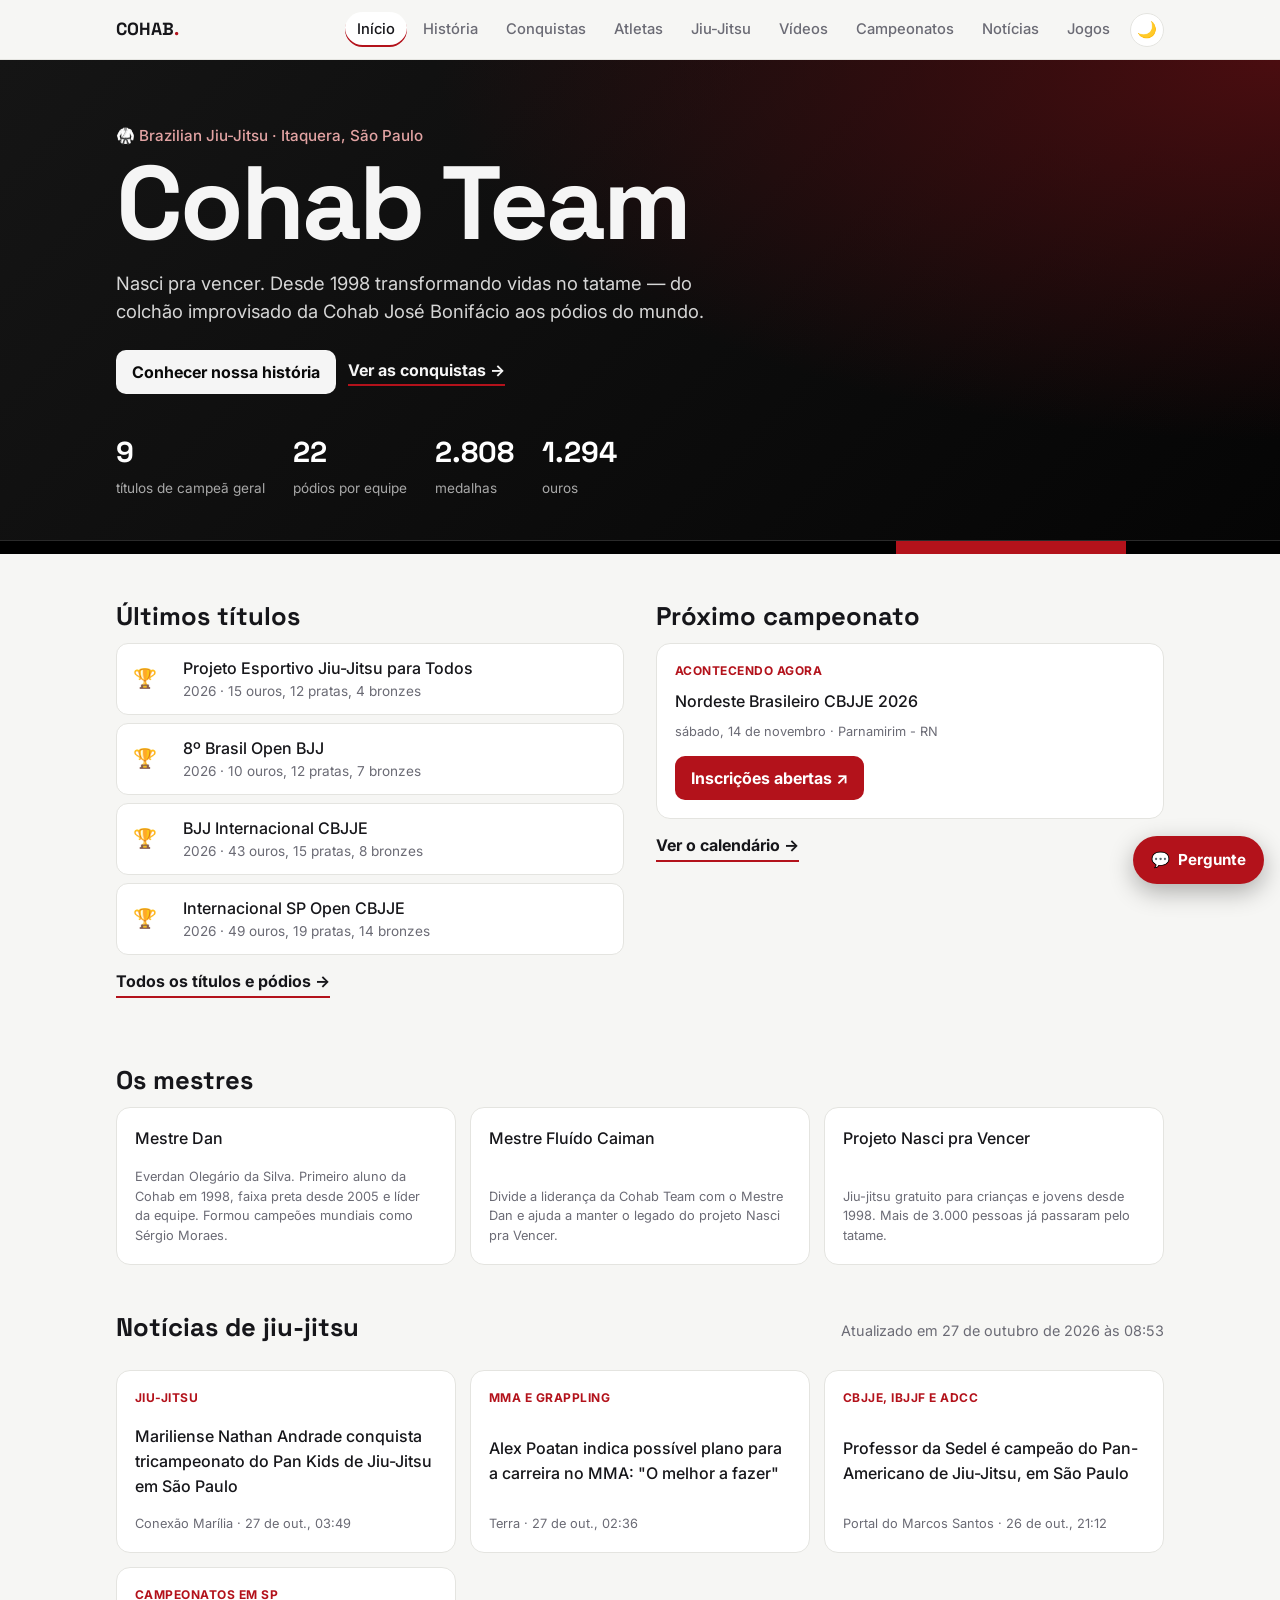
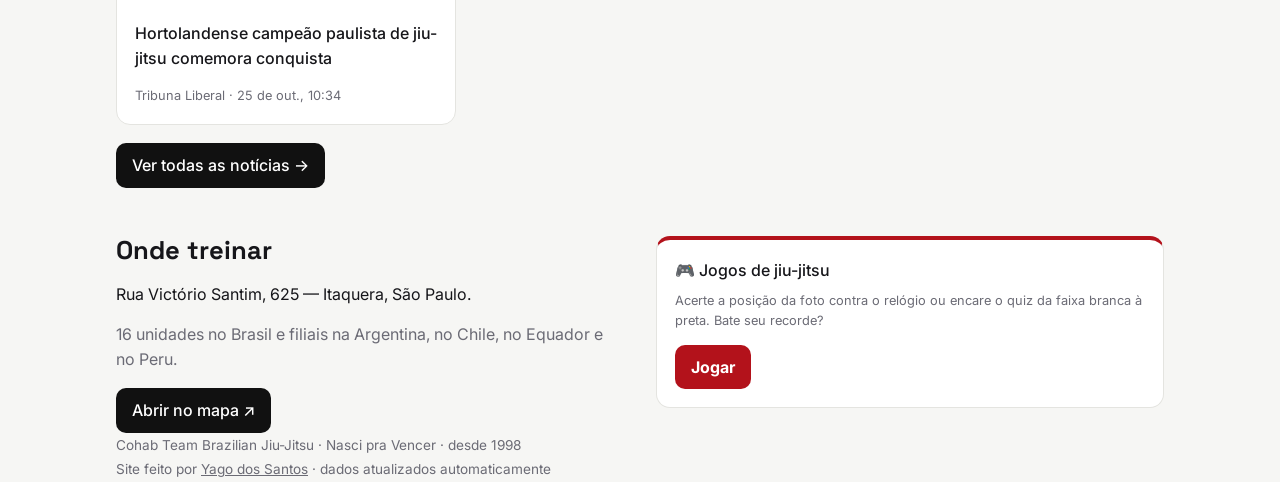
==== commit f38412a7: "Aba Jogos com quatro jogos novos: Qual é a posição?, Caminho da finalização, Árbitro por um dia e Re" ====
--- a/index.html
+++ b/index.html
@@ -8,7 +8,7 @@
   <link rel="preconnect" href="https://fonts.googleapis.com">
   <link rel="preconnect" href="https://fonts.gstatic.com" crossorigin>
   <link href="https://fonts.googleapis.com/css2?family=Inter:wght@400;500;700&family=Space+Grotesk:wght@500;700&display=swap" rel="stylesheet">
-  <link rel="stylesheet" href="style.css?v=5">
+  <link rel="stylesheet" href="style.css?v=11">
   <script>try{var t=localStorage.getItem("tema");if(t)document.documentElement.dataset.theme=t}catch(e){}</script>
 </head>
 <body>
@@ -23,7 +23,7 @@
       <a href="videos.html">Vídeos</a>
       <a href="campeonatos.html">Campeonatos</a>
       <a href="noticias.html">Notícias</a>
-      <a href="quiz.html">Quiz</a>
+      <a href="jogos.html">Jogos</a>
     </div>
   </nav>
 
@@ -85,10 +85,10 @@
         <p class="muted">16 unidades no Brasil e filiais na Argentina, no Chile, no Equador e no Peru.</p>
         <a class="button" href="https://www.google.com/maps/search/?api=1&query=Rua+Vict%C3%B3rio+Santim+625+Itaquera+S%C3%A3o+Paulo" target="_blank" rel="noopener">Abrir no mapa ↗</a>
       </div>
-      <a class="card quiz-cta" href="quiz.html">
-        <h4>🧠 Quiz de jiu-jitsu</h4>
-        <span class="meta">Cinco níveis, da faixa branca à preta, com fotos de lendas e posições. Será que você chega na preta?</span>
-        <span class="feature-cta">Fazer o quiz</span>
+      <a class="card quiz-cta" href="jogos.html">
+        <h4>🎮 Jogos de jiu-jitsu</h4>
+        <span class="meta">Acerte a posição da foto contra o relógio ou encare o quiz da faixa branca à preta. Bate seu recorde?</span>
+        <span class="feature-cta">Jogar</span>
       </a>
     </section>
   </main>
@@ -100,7 +100,7 @@
 
   <script src="home.js?v=1" defer></script>
   <script src="app.js?v=1" defer></script>
-  <script src="chat.js?v=4" defer></script>
+  <script src="chat.js?v=7" defer></script>
   <script src="fx.js?v=3" defer></script>
 </body>
 </html>
--- a/style.css
+++ b/style.css
@@ -916,3 +916,394 @@
   .quiz-level .muted { display: none; }
   .quiz-photo img { max-height: 210px; }
 }
+
+/* Aba Jogos */
+.games { display: grid; grid-template-columns: repeat(auto-fill, minmax(280px, 1fr)); gap: 16px; margin-top: 32px; }
+.game-card {
+  position: relative;
+  display: flex;
+  flex-direction: column;
+  gap: 8px;
+  padding: 24px;
+  border-radius: 18px;
+  background: var(--surface);
+  border: 1px solid var(--border);
+  border-top: 4px solid #b3121b;
+  text-decoration: none;
+  color: var(--text);
+  transition: transform .2s ease, border-color .2s ease;
+}
+.game-card:hover { transform: translateY(-3px); border-color: var(--muted); border-top-color: #b3121b; }
+.game-card h2 { margin: 0; font-size: 1.4rem; }
+.game-card p { margin: 0; }
+.game-card .feature-cta { align-self: flex-start; margin-top: auto; }
+.game-art { font-size: 2.4rem; line-height: 1; }
+.game-new { position: absolute; top: 18px; right: 18px; background: #b3121b; color: #fff; font-size: .75rem; font-weight: 700; border-radius: 999px; padding: 3px 10px; }
+.game-best { font-size: .9rem; font-weight: 700; min-height: 1.2em; }
+
+/* Jogo das posições */
+.pg { max-width: 680px; margin: 32px auto 0; scroll-margin-top: 64px; background: var(--surface); border: 1px solid var(--border); border-radius: 18px; padding: 20px; position: relative; }
+.pg-kicker { margin: 0; font-size: .8rem; font-weight: 700; letter-spacing: .06em; text-transform: uppercase; color: #b3121b; }
+.pg-menu h2 { font-size: 1.8rem; margin: 4px 0 6px; }
+.pg-modes { display: grid; grid-template-columns: 1fr 1fr; gap: 10px; margin-top: 16px; }
+.pg-mode {
+  display: flex;
+  flex-direction: column;
+  align-items: flex-start;
+  gap: 4px;
+  text-align: left;
+  font: inherit;
+  color: var(--text);
+  background: var(--bg);
+  border: 1px solid var(--border);
+  border-radius: 14px;
+  padding: 16px;
+  cursor: pointer;
+  transition: transform .15s ease, border-color .15s ease;
+}
+.pg-mode:hover { transform: translateY(-2px); border-color: #b3121b; }
+.pg-mode strong { font-size: 1.1rem; }
+.pg-mode .muted { font-size: .88rem; }
+.pg-mode-icon { font-size: 1.8rem; }
+.pg-mode-best { margin-top: 6px; font-size: .85rem; font-weight: 700; }
+.pg-tips { margin: 16px 0 0; padding-left: 18px; color: var(--muted); font-size: .88rem; }
+.pg-tips li { margin: 2px 0; }
+.pg-count { font-family: "Space Grotesk", Inter, sans-serif; font-size: 6rem; font-weight: 700; text-align: center; padding: 60px 0; color: #b3121b; }
+.pg-count.pop { animation: pg-pop .6s ease; }
+
+.pg-hud { display: flex; align-items: center; gap: 12px; }
+.pg-hud-left { display: flex; align-items: baseline; gap: 8px; flex: 1; min-width: 0; }
+.pg-hud-left .muted { font-size: .85rem; }
+.pg-score { font-family: "Space Grotesk", Inter, sans-serif; font-size: 1.6rem; }
+.pg-combo { font-size: .85rem; font-weight: 700; color: var(--muted); }
+.pg-combo.hot { color: #e8590c; animation: pg-pulse .8s ease infinite alternate; }
+.pg-status { font-weight: 700; font-variant-numeric: tabular-nums; }
+.pg-mute { font: inherit; background: none; border: 1px solid var(--border); border-radius: 999px; width: 36px; height: 36px; cursor: pointer; }
+.pg-timer { height: 8px; background: var(--border); border-radius: 99px; overflow: hidden; margin: 10px 0 12px; }
+.pg-timer i { display: block; height: 100%; width: 100%; background: #1a9a5c; border-radius: 99px; transition: background .3s ease; }
+.pg-timer.low i { background: #b3121b; }
+
+.pg-stage { position: relative; height: min(52vh, 360px); width: 100%; border-radius: 14px; overflow: hidden; background: #0b0b0e; }
+.pg-stage img { width: 100%; height: 100%; object-fit: contain; opacity: 0; transform: scale(1.03); transition: opacity .25s ease, transform .35s ease; }
+.pg-stage.ready img { opacity: 1; transform: none; }
+.pg-flash { position: absolute; inset: 0; pointer-events: none; box-shadow: inset 0 0 0 0 transparent; transition: box-shadow .2s ease; }
+.pg-stage.good .pg-flash { box-shadow: inset 0 0 0 5px #1a9a5c; }
+.pg-stage.bad .pg-flash { box-shadow: inset 0 0 0 5px #b3121b; }
+.pg-stage.bad { animation: pg-shake .35s ease; }
+.pg-loading { position: absolute; inset: 0; display: grid; place-items: center; color: #9a9aa6; font-size: .9rem; }
+.pg-loading[hidden] { display: none; }
+body.pg-playing .chatbot { display: none; }
+.pg-pop {
+  position: absolute;
+  left: 50%;
+  top: 42%;
+  transform: translate(-50%, -50%);
+  font-family: "Space Grotesk", Inter, sans-serif;
+  font-size: 2.2rem;
+  font-weight: 700;
+  color: #fff;
+  text-shadow: 0 2px 12px #000a;
+  opacity: 0;
+  pointer-events: none;
+}
+.pg-pop.show { animation: pg-float .9s ease forwards; }
+.pg-pop.good { color: #7cf0b0; }
+.pg-pop.bad { color: #ff8a8a; }
+.pg-credit { display: block; margin: 4px 0 12px; font-size: .72rem; color: var(--muted); }
+.pg-options { display: grid; grid-template-columns: 1fr 1fr; gap: 8px; }
+.pg-opt {
+  display: flex;
+  align-items: center;
+  gap: 10px;
+  font: inherit;
+  font-weight: 500;
+  text-align: left;
+  color: var(--text);
+  background: var(--bg);
+  border: 1px solid var(--border);
+  border-radius: 12px;
+  padding: 12px 14px;
+  cursor: pointer;
+  transition: border-color .12s ease, transform .12s ease, background .12s ease;
+}
+.pg-opt:hover:not(:disabled) { border-color: var(--muted); transform: translateY(-1px); }
+.pg-opt:disabled { cursor: default; }
+.pg-opt kbd { font: 700 .75rem Inter, sans-serif; min-width: 22px; height: 22px; display: grid; place-items: center; border-radius: 6px; border: 1px solid var(--border); color: var(--muted); }
+.pg-opt.right { border-color: #1a9a5c; background: #1a9a5c26; font-weight: 700; }
+.pg-opt.wrong { border-color: #b3121b; background: #b3121b26; }
+
+.pg-end { text-align: center; }
+.pg-record { margin: 0 0 4px; font-weight: 700; color: #d4a514; animation: pg-pulse .7s ease infinite alternate; }
+.pg-final { font-family: "Space Grotesk", Inter, sans-serif; font-size: 3.6rem; font-weight: 700; margin: 0; line-height: 1.1; }
+.pg-end h2 { margin: 8px 0 12px; }
+.pg-stats { list-style: none; padding: 0; margin: 16px 0 8px; display: grid; grid-template-columns: repeat(3, 1fr); gap: 8px; }
+.pg-stats li { background: var(--bg); border: 1px solid var(--border); border-radius: 12px; padding: 10px; display: flex; flex-direction: column; }
+.pg-stats strong { font-family: "Space Grotesk", Inter, sans-serif; font-size: 1.4rem; }
+.pg-stats span { color: var(--muted); font-size: .8rem; }
+.pg-review { text-align: left; margin-top: 24px; border-top: 1px solid var(--border); padding-top: 16px; }
+.pg-review h3 { margin: 0 0 10px; }
+.pg-miss { display: flex; gap: 12px; align-items: center; padding: 8px 0; border-bottom: 1px solid var(--border); }
+.pg-miss img { width: 84px; height: 63px; object-fit: cover; border-radius: 8px; flex-shrink: 0; background: #0b0b0e; }
+.pg-miss div { display: flex; flex-direction: column; }
+.pg-miss span { color: var(--muted); font-size: .85rem; }
+
+@keyframes pg-pop { from { transform: scale(1.6); opacity: 0; } to { transform: scale(1); opacity: 1; } }
+@keyframes pg-float { 0% { opacity: 0; transform: translate(-50%, -30%) scale(.8); } 20% { opacity: 1; transform: translate(-50%, -50%) scale(1.1); } 100% { opacity: 0; transform: translate(-50%, -110%) scale(1); } }
+@keyframes pg-shake { 0%, 100% { transform: none; } 25% { transform: translateX(-8px); } 50% { transform: translateX(6px); } 75% { transform: translateX(-4px); } }
+@keyframes pg-pulse { from { opacity: .7; } to { opacity: 1; } }
+@media (prefers-reduced-motion: reduce) {
+  .pg-stage.bad, .pg-count.pop, .pg-combo.hot, .pg-record { animation: none; }
+  .pg-pop.show { animation: none; opacity: 1; }
+}
+@media (max-width: 520px) {
+  .pg { padding: 14px; }
+  .pg-modes { grid-template-columns: 1fr; }
+  .pg-opt { padding: 11px 10px; font-size: .92rem; }
+  .pg-opt kbd { display: none; }
+  .pg-stage { height: min(40vh, 280px); }
+  .pg-final { font-size: 2.8rem; }
+}
+
+/* Caminho da finalização */
+.cm { max-width: 820px; }
+.cm-menu-head { display: flex; justify-content: space-between; align-items: flex-end; gap: 12px; }
+.cm-menu-head h2 { margin: 4px 0 0; font-size: 1.8rem; }
+.cm-total { font-family: "Space Grotesk", Inter, sans-serif; font-size: 1.3rem; font-weight: 700; white-space: nowrap; }
+.cm-grid { display: grid; grid-template-columns: repeat(auto-fill, minmax(330px, 1fr)); gap: 10px; margin-top: 16px; }
+.cm-card {
+  display: flex;
+  gap: 12px;
+  align-items: stretch;
+  text-align: left;
+  font: inherit;
+  color: var(--text);
+  background: var(--bg);
+  border: 1px solid var(--border);
+  border-radius: 14px;
+  padding: 10px;
+  cursor: pointer;
+  transition: transform .15s ease, border-color .15s ease;
+}
+.cm-card:hover { transform: translateY(-2px); border-color: #b3121b; }
+.cm-card-info { display: flex; flex-direction: column; align-items: flex-start; gap: 4px; min-width: 0; }
+.cm-card-info strong { font-size: 1.05rem; }
+.cm-card-info .muted { font-size: .85rem; line-height: 1.35; }
+.cm-stars { margin-top: auto; font-size: .8rem; color: var(--muted); }
+.cm-stars.got { color: #d4a514; font-size: 1.05rem; letter-spacing: 2px; }
+.cm-belt { font-size: .72rem; font-weight: 700; border-radius: 999px; padding: 2px 10px; border: 1px solid #0002; }
+
+.cm-photo { position: relative; margin: 0; border-radius: 12px; overflow: hidden; background: #0b0b0e; }
+.cm-photo img { display: block; width: 100%; height: 100%; object-fit: contain; opacity: 0; transition: opacity .3s ease; }
+.cm-photo.ready img { opacity: 1; }
+.cm-photo.small { width: 104px; height: 104px; flex-shrink: 0; }
+.cm-photo.small img { object-fit: cover; }
+.cm-photo.empty { display: grid; place-items: center; font-size: 3rem; background: linear-gradient(135deg, #2a0b0b, #0b0b0e); }
+.cm-credit { position: absolute; left: 6px; bottom: 6px; font-size: .68rem; color: #ddd; background: #000a; border-radius: 6px; padding: 2px 6px; text-decoration: none; }
+
+.cm-hud { display: flex; align-items: center; gap: 10px; }
+.cm-back { font: inherit; font-size: .9rem; color: var(--muted); background: none; border: 0; cursor: pointer; padding: 4px 0; margin-right: auto; }
+.cm-back:hover { color: var(--text); }
+.cm-lives { font-size: 1.1rem; letter-spacing: 2px; color: var(--muted); }
+.cm-top { display: flex; justify-content: space-between; align-items: center; gap: 12px; margin-top: 8px; }
+.cm-top h2 { margin: 6px 0 0; font-size: 1.5rem; }
+.cm-score { display: flex; align-items: center; gap: 6px; background: #111; color: #fff; border-radius: 12px; padding: 6px 10px; flex-shrink: 0; }
+.cm-side { display: flex; flex-direction: column; align-items: center; min-width: 52px; border-radius: 8px; padding: 2px 6px; }
+.cm-side span { font-size: .7rem; text-transform: uppercase; letter-spacing: .05em; opacity: .75; }
+.cm-side strong { font-family: "Space Grotesk", Inter, sans-serif; font-size: 1.6rem; line-height: 1.1; }
+.cm-side.me { background: #1a9a5c; }
+.cm-side.opp { background: #b3121b; }
+.cm-x { opacity: .6; }
+.bump { animation: cm-bump .5s ease; }
+
+.cm-trail { list-style: none; display: flex; flex-wrap: wrap; gap: 4px; padding: 0; margin: 14px 0; counter-reset: cm; }
+.cm-trail li { font-size: .78rem; color: var(--muted); border: 1px solid var(--border); border-radius: 999px; padding: 3px 10px 3px 8px; display: flex; align-items: center; gap: 6px; }
+.cm-trail li::before { counter-increment: cm; content: counter(cm); font-weight: 700; font-size: .7rem; width: 16px; height: 16px; border-radius: 50%; display: grid; place-items: center; background: var(--border); color: var(--text); }
+.cm-trail li.done { color: var(--text); border-color: #1a9a5c; }
+.cm-trail li.done::before { content: "✓"; background: #1a9a5c; color: #fff; }
+.cm-trail li.now { color: var(--text); border-color: var(--text); font-weight: 700; }
+.cm-trail li.goal::before { content: "🏁"; background: none; }
+
+.cm-scene { display: grid; grid-template-columns: minmax(0, 1fr) minmax(0, 1.15fr); gap: 16px; align-items: start; }
+.cm-scene .cm-photo { aspect-ratio: 4 / 3; }
+.cm-scene.shake { animation: pg-shake .35s ease; }
+.cm-at { margin: 0; font-size: .82rem; font-weight: 700; color: #b3121b; }
+.cm-text { margin: 4px 0 12px; font-size: 1.05rem; line-height: 1.45; }
+.cm-options { display: grid; gap: 8px; }
+.cm-opt {
+  display: flex;
+  gap: 10px;
+  align-items: flex-start;
+  text-align: left;
+  font: inherit;
+  font-size: .95rem;
+  line-height: 1.35;
+  color: var(--text);
+  background: var(--bg);
+  border: 1px solid var(--border);
+  border-radius: 12px;
+  padding: 11px 12px;
+  cursor: pointer;
+  transition: border-color .12s ease, transform .12s ease;
+}
+.cm-opt:hover:not(:disabled) { border-color: var(--muted); transform: translateX(2px); }
+.cm-opt:disabled { cursor: default; }
+.cm-opt kbd { font: 700 .75rem Inter, sans-serif; min-width: 22px; height: 22px; display: grid; place-items: center; border-radius: 6px; border: 1px solid var(--border); color: var(--muted); flex-shrink: 0; }
+.cm-opt.right { border-color: #1a9a5c; background: #1a9a5c26; }
+.cm-opt.wrong { border-color: #b3121b; background: #b3121b1f; opacity: .7; text-decoration: line-through; text-decoration-color: #b3121b88; }
+
+.cm-feedback:empty { display: none; }
+.cm-feedback { margin-top: 14px; border-radius: 14px; padding: 14px 16px; border: 1px solid var(--border); animation: cm-in .25s ease; }
+.cm-feedback.good { border-color: #1a9a5c; background: #1a9a5c14; }
+.cm-feedback.bad { border-color: #b3121b; background: #b3121b12; }
+.cm-feedback p { margin: 6px 0 0; }
+.cm-gain { font-weight: 700; color: #1a9a5c; }
+.cm-gain.bad { color: #b3121b; }
+.cm-next { margin-top: 12px; font: inherit; font-weight: 700; border: 0; cursor: pointer; }
+
+.cm-end { text-align: center; }
+.cm-end-icon { font-size: 3.4rem; margin: 0; line-height: 1.2; }
+.cm-end h2 { margin: 4px 0; font-size: 1.7rem; }
+.cm-end-stars { font-size: 2.6rem; margin: 4px 0; letter-spacing: 6px; color: var(--border); }
+.cm-end-stars span.on { color: #d4a514; display: inline-block; animation: cm-star .5s ease both; }
+.cm-path { list-style: none; padding: 0; margin: 18px auto 0; max-width: 420px; text-align: left; }
+.cm-path li { position: relative; padding: 6px 0 6px 28px; }
+.cm-path li::before { content: ""; position: absolute; left: 8px; top: 12px; width: 10px; height: 10px; border-radius: 50%; background: #1a9a5c; }
+.cm-path li:not(:last-child)::after { content: ""; position: absolute; left: 12px; top: 22px; bottom: -6px; width: 2px; background: #1a9a5c55; }
+.cm-path li.start { color: var(--muted); }
+.cm-path li.start::before { background: var(--muted); }
+.cm-path li:last-child { font-weight: 700; }
+.cm-path li:last-child::before { background: #d4a514; box-shadow: 0 0 0 4px #d4a51433; }
+.cm-lesson { max-width: 480px; margin: 14px auto 0; color: var(--muted); }
+
+@keyframes cm-bump { 0% { transform: scale(1); } 40% { transform: scale(1.25); } 100% { transform: scale(1); } }
+@keyframes cm-in { from { opacity: 0; transform: translateY(6px); } to { opacity: 1; transform: none; } }
+@keyframes cm-star { from { transform: scale(0) rotate(-40deg); opacity: 0; } to { transform: none; opacity: 1; } }
+@media (prefers-reduced-motion: reduce) {
+  .cm-feedback, .cm-end-stars span.on, .bump, .cm-scene.shake { animation: none; }
+}
+@media (max-width: 640px) {
+  .cm-scene { grid-template-columns: 1fr; }
+  .cm-scene .cm-photo { aspect-ratio: 16 / 10; }
+  .cm-top { align-items: flex-start; }
+  .cm-top h2 { font-size: 1.2rem; }
+  .cm-grid { grid-template-columns: 1fr; }
+  .cm-photo.small { width: 84px; height: 84px; }
+  .cm-side { min-width: 42px; }
+  .cm-side strong { font-size: 1.3rem; }
+}
+
+/* Regra ou mito? */
+.rm { max-width: 560px; }
+.rm-demo { display: flex; align-items: center; justify-content: center; gap: 18px; margin: 18px 0 8px; font-weight: 700; }
+.rm-demo-l { color: #b3121b; }
+.rm-demo-r { color: #1a9a5c; }
+.rm-demo-card { font-size: 2.6rem; display: inline-block; animation: rm-wiggle 2.4s ease-in-out infinite; }
+.rm-go { display: block; margin: 12px auto 0; font: inherit; font-weight: 700; border: 0; cursor: pointer; padding: 12px 28px; }
+.pg-menu .pg-mode-best { text-align: center; min-height: 1em; }
+.rm-keys { text-align: center; font-size: .85rem; }
+.rm-table { position: relative; height: 230px; display: grid; place-items: center; margin-top: 4px; }
+.rm-card {
+  position: relative;
+  width: min(100%, 420px);
+  min-height: 190px;
+  display: flex;
+  flex-direction: column;
+  justify-content: center;
+  padding: 22px 24px;
+  border-radius: 20px;
+  background: var(--bg);
+  border: 1px solid var(--border);
+  box-shadow: 0 14px 30px #0003;
+  touch-action: none;
+  user-select: none;
+  cursor: grab;
+  opacity: 0;
+  transform: translateY(16px) scale(.96);
+  transition: transform .35s ease, opacity .3s ease;
+}
+.rm-card.in { opacity: 1; transform: none; }
+.rm-card.dragging { transition: none; cursor: grabbing; }
+.rm-card.out { opacity: 0; transition: transform .45s ease, opacity .45s ease; }
+.rm-num { margin: 0 0 6px; font-size: .78rem; color: var(--muted); font-weight: 700; text-transform: uppercase; letter-spacing: .06em; }
+.rm-text { margin: 0; font-size: 1.25rem; line-height: 1.4; font-weight: 500; }
+.rm-stamp { position: absolute; top: 14px; font: 700 1rem "Space Grotesk", Inter, sans-serif; border: 3px solid; border-radius: 8px; padding: 2px 10px; opacity: 0; pointer-events: none; }
+.rm-stamp.yes { left: 16px; color: #1a9a5c; transform: rotate(-12deg); }
+.rm-stamp.no { right: 16px; color: #b3121b; transform: rotate(12deg); }
+.rm-result { min-height: 64px; text-align: center; display: flex; flex-direction: column; gap: 2px; justify-content: center; padding: 4px 8px; }
+.rm-result.good strong { color: #1a9a5c; }
+.rm-result.bad strong { color: #b3121b; }
+.rm-result span { color: var(--muted); font-size: .92rem; }
+.rm-result:not(:empty) { animation: cm-in .25s ease; }
+.rm-buttons { display: grid; grid-template-columns: 1fr 1fr; gap: 10px; margin-top: 8px; }
+.rm-btn { font: 700 1.05rem Inter, sans-serif; padding: 14px; border-radius: 14px; cursor: pointer; border: 2px solid; background: var(--bg); transition: transform .12s ease, background .12s ease; }
+.rm-btn.no { color: #b3121b; border-color: #b3121b; }
+.rm-btn.yes { color: #1a9a5c; border-color: #1a9a5c; }
+.rm-btn:hover { transform: translateY(-2px); }
+.rm-btn.no:hover { background: #b3121b1a; }
+.rm-btn.yes:hover { background: #1a9a5c1a; }
+.rm-miss { display: flex; gap: 12px; align-items: flex-start; padding: 8px 0; border-bottom: 1px solid var(--border); }
+.rm-miss div { display: flex; flex-direction: column; }
+.rm-miss span:not(.rm-tag) { color: var(--muted); font-size: .85rem; }
+.rm-tag { font-size: .72rem; font-weight: 700; border-radius: 999px; padding: 2px 9px; flex-shrink: 0; margin-top: 2px; white-space: nowrap; }
+.rm-tag.yes { background: #1a9a5c26; color: #1a9a5c; }
+.rm-tag.no { background: #b3121b26; color: #b3121b; }
+@keyframes rm-wiggle { 0%, 100% { transform: rotate(0); } 25% { transform: translateX(-12px) rotate(-10deg); } 75% { transform: translateX(12px) rotate(10deg); } }
+
+/* Árbitro por um dia */
+.ar-list { display: grid; gap: 8px; margin-top: 16px; }
+.ar-fight { display: flex; align-items: center; gap: 14px; text-align: left; font: inherit; color: var(--text); background: var(--bg); border: 1px solid var(--border); border-radius: 14px; padding: 12px 14px; cursor: pointer; transition: transform .15s ease, border-color .15s ease; }
+.ar-fight:hover { transform: translateX(3px); border-color: #b3121b; }
+.ar-fight .cm-card-info { flex: 1; }
+.ar-fight .cm-stars { margin: 0; white-space: nowrap; }
+.ar-fight-num { font: 700 1.4rem "Space Grotesk", Inter, sans-serif; color: var(--muted); width: 28px; text-align: center; }
+.ar-legend { margin-top: 14px; font-size: .9rem; }
+.ar-legend summary { cursor: pointer; font-weight: 700; }
+.ar-legend ul { margin: 8px 0 0; padding-left: 18px; color: var(--muted); }
+.ar-hits { font-weight: 700; color: #1a9a5c; }
+.ar-title { display: flex; align-items: center; gap: 10px; flex-wrap: wrap; margin-top: 6px; }
+.ar-title h2 { margin: 0; font-size: 1.4rem; }
+.ar-board { margin: 12px 0; border-radius: 14px; overflow: hidden; background: #0d0d10; color: #fff; border: 1px solid #2a2a31; }
+.ar-row { display: grid; grid-template-columns: 1fr 52px 52px 76px; align-items: center; padding: 8px 12px; }
+.ar-row + .ar-row { border-top: 1px solid #2a2a31; }
+.ar-name { display: flex; align-items: center; gap: 10px; font-weight: 700; font-size: 1.05rem; }
+.ar-gi { display: inline-block; width: 14px; height: 14px; border-radius: 4px; flex-shrink: 0; }
+.ar-gi.a { background: #1f4fbf; }
+.ar-gi.b { background: #f2f2f2; border: 1px solid #999; }
+.ar-small { display: flex; align-items: baseline; justify-content: center; gap: 2px; }
+.ar-small b { font: 700 1.2rem "Space Grotesk", Inter, sans-serif; }
+.ar-small small { font-size: .7rem; opacity: .7; }
+.ar-small.v b { color: #f5c542; }
+.ar-small.x b { color: #ff7a7a; }
+.ar-pts { font: 700 2.2rem "Space Grotesk", Inter, sans-serif; text-align: right; color: #7cf0b0; }
+.ar-row.b .ar-pts { color: #fff; }
+.ar-event { border-radius: 14px; padding: 14px 16px; background: var(--bg); border: 1px solid var(--border); border-left: 6px solid var(--border); animation: cm-in .25s ease; }
+.ar-event.a { border-left-color: #1f4fbf; }
+.ar-event.b { border-left-color: #d9d9d9; }
+.ar-event.end { border-left-color: #b3121b; }
+.ar-step { margin: 0 0 6px; font-size: .78rem; font-weight: 700; color: var(--muted); text-transform: uppercase; letter-spacing: .06em; }
+.ar-text { margin: 0; font-size: 1.1rem; line-height: 1.45; }
+.ar-text .ar-gi { margin-right: 8px; vertical-align: -1px; }
+.ar-ask { margin: 14px 0 8px; font-weight: 700; }
+.ar-calls { display: grid; grid-template-columns: repeat(4, 1fr); gap: 8px; }
+.ar-calls.win { grid-template-columns: 1fr; margin-top: 12px; }
+.ar-call { font: 700 .95rem Inter, sans-serif; padding: 12px 6px; border-radius: 12px; border: 1px solid var(--border); background: var(--bg); color: var(--text); cursor: pointer; transition: transform .12s ease, border-color .12s ease; }
+.ar-call:hover:not(:disabled) { transform: translateY(-2px); border-color: var(--muted); }
+.ar-call:disabled { cursor: default; }
+.ar-call.c2, .ar-call.c3, .ar-call.c4 { font-size: 1.2rem; font-family: "Space Grotesk", Inter, sans-serif; }
+.ar-call.cV { color: #b8890a; }
+.ar-call.cP { color: #b3121b; }
+.ar-call.cF { grid-column: span 2; }
+.ar-call.right { border-color: #1a9a5c; background: #1a9a5c26; }
+.ar-call.wrong { border-color: #b3121b; background: #b3121b1f; text-decoration: line-through; }
+@media (max-width: 520px) {
+  .rm-table { height: 250px; }
+  .rm-text { font-size: 1.12rem; }
+  .ar-row { grid-template-columns: 1fr 40px 40px 56px; padding: 8px 10px; }
+  .ar-pts { font-size: 1.8rem; }
+  .ar-calls { grid-template-columns: repeat(3, 1fr); }
+  .ar-call.cF { grid-column: span 2; }
+}
+@media (prefers-reduced-motion: reduce) {
+  .rm-demo-card, .rm-result:not(:empty), .ar-event { animation: none; }
+  .rm-card, .rm-card.out { transition: opacity .2s ease; }
+}
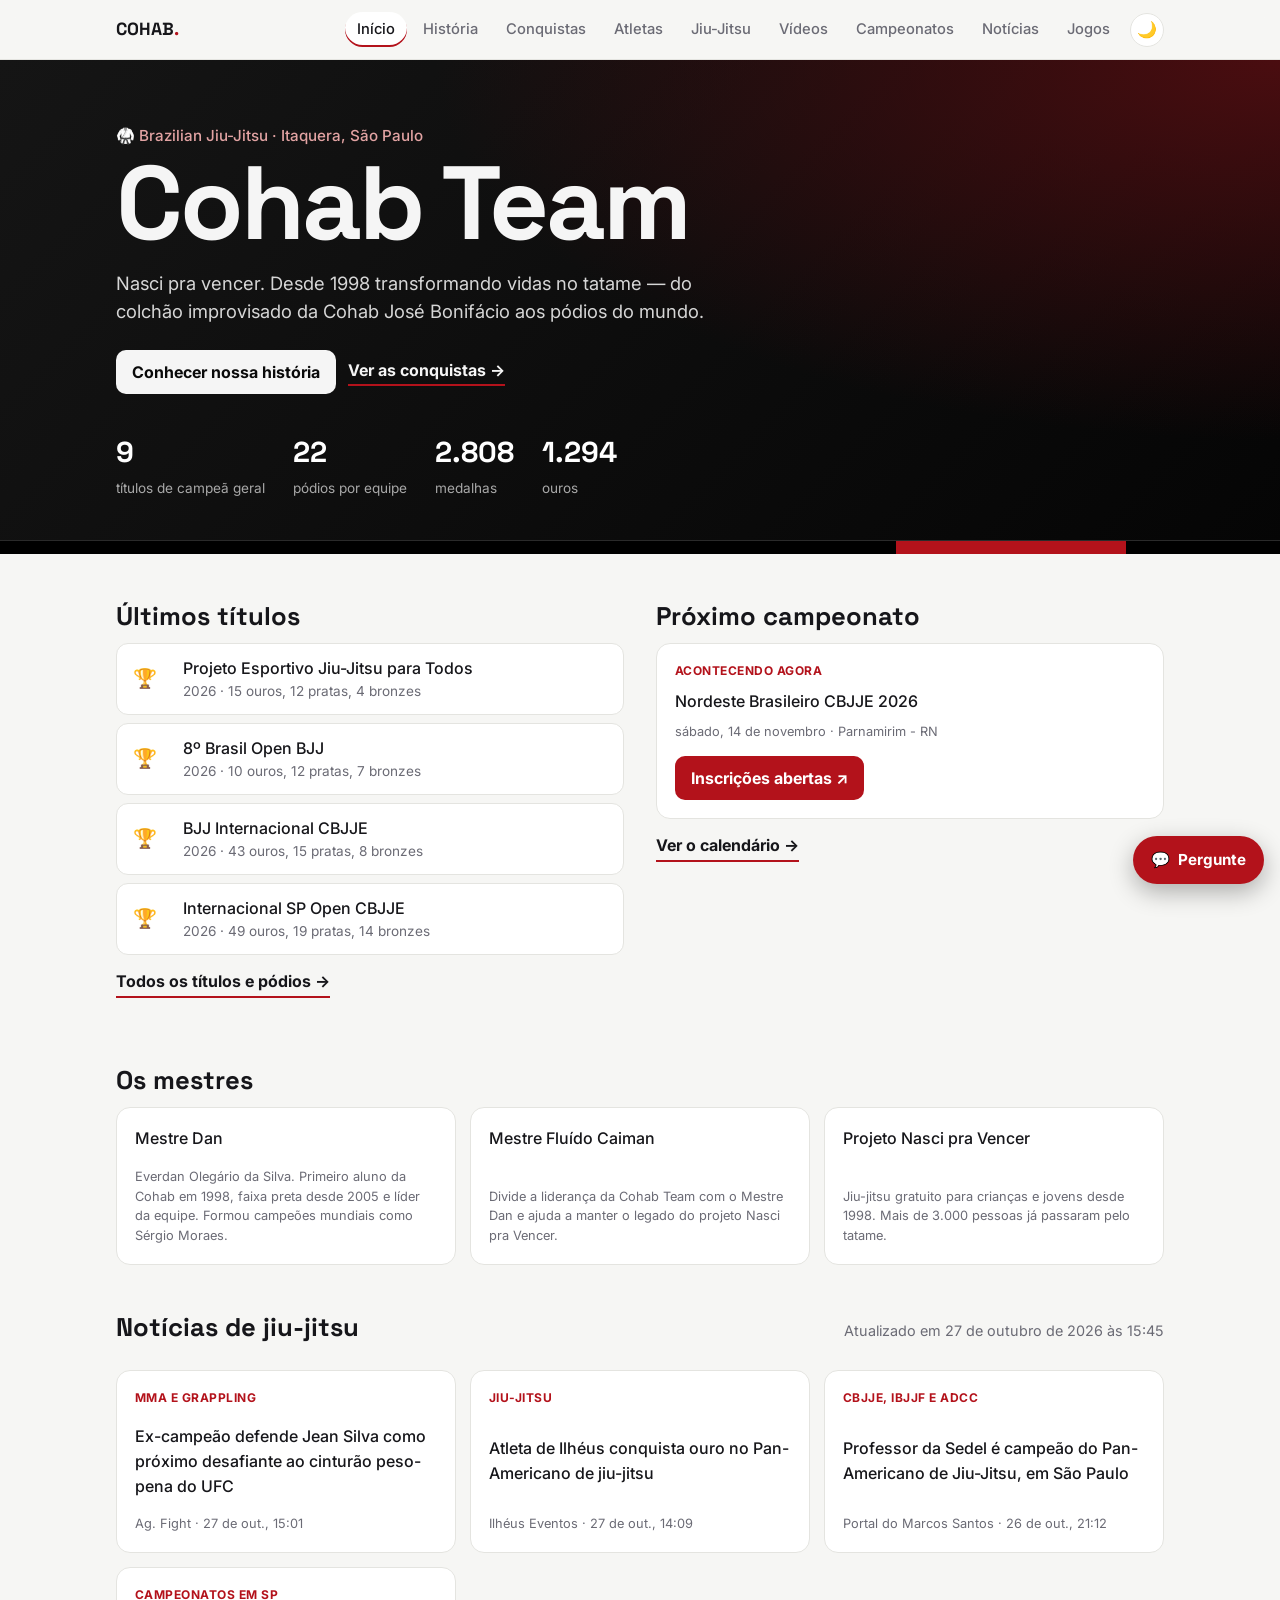
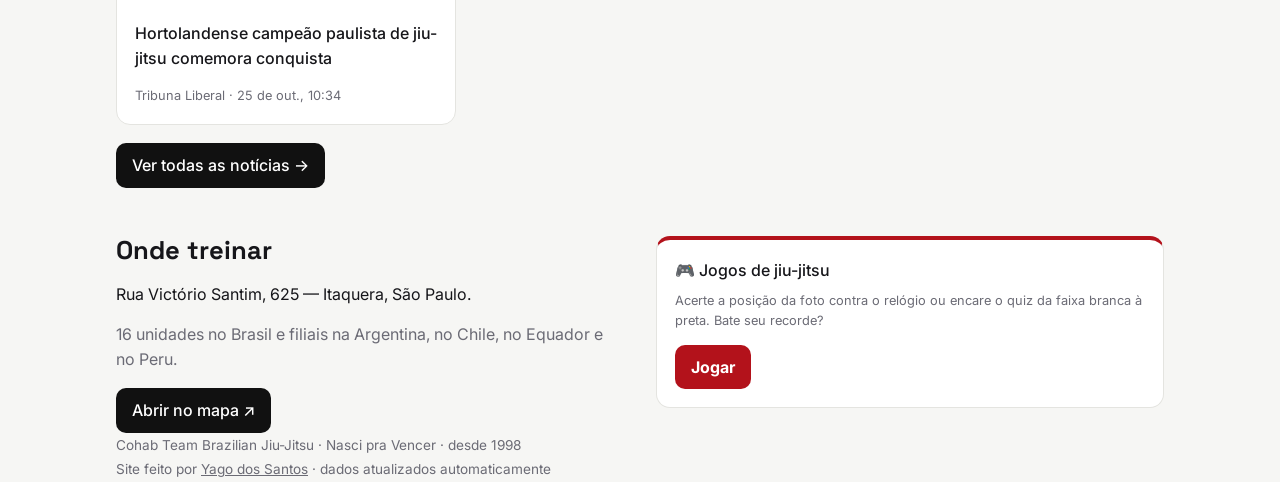
==== commit 95e62536: "Luta ao vivo: duelo de quiz em tempo real com sala, placar IBJJF, finalização, revanche e W.O. - lut" ====
--- a/index.html
+++ b/index.html
@@ -8,7 +8,7 @@
   <link rel="preconnect" href="https://fonts.googleapis.com">
   <link rel="preconnect" href="https://fonts.gstatic.com" crossorigin>
   <link href="https://fonts.googleapis.com/css2?family=Inter:wght@400;500;700&family=Space+Grotesk:wght@500;700&display=swap" rel="stylesheet">
-  <link rel="stylesheet" href="style.css?v=11">
+  <link rel="stylesheet" href="style.css?v=15">
   <script>try{var t=localStorage.getItem("tema");if(t)document.documentElement.dataset.theme=t}catch(e){}</script>
 </head>
 <body>
--- a/style.css
+++ b/style.css
@@ -727,7 +727,7 @@
 .quiz-next { margin-top: 12px; font: inherit; font-weight: 700; border: 0; cursor: pointer; }
 .quiz-result { text-align: center; }
 .quiz-result h2 { font-size: 2rem; margin: 4px 0 14px; }
-.quiz-belt { position: relative; height: 26px; max-width: 360px; margin: 0 auto 16px; border-radius: 4px; border: 1px solid #0003; }
+.quiz-belt { position: relative; height: 26px; max-width: 360px; margin: 0 auto 16px; border-radius: 4px; border: 1px solid var(--muted); }
 .quiz-belt span { position: absolute; top: 0; bottom: 0; right: 12%; width: 18%; background: #111; }
 .quiz-belt[style*="#111111"] span { background: #b3121b; }
 .quiz-actions { display: flex; flex-wrap: wrap; justify-content: center; gap: 8px; margin-top: 16px; }
@@ -1307,3 +1307,150 @@
   .rm-demo-card, .rm-result:not(:empty), .ar-event { animation: none; }
   .rm-card, .rm-card.out { transition: opacity .2s ease; }
 }
+
+/* Nickname e ranking */
+.rk-profile { margin-top: 28px; background: var(--surface); border: 1px solid var(--border); border-radius: 18px; padding: 16px 18px; }
+.rk-hello { display: flex; align-items: center; gap: 12px; }
+.rk-hello > div { display: flex; flex-direction: column; flex: 1; min-width: 0; }
+.rk-hello strong { font-size: 1.2rem; overflow: hidden; text-overflow: ellipsis; white-space: nowrap; }
+.rk-hello .muted { font-size: .8rem; }
+.rk-avatar { width: 44px; height: 44px; border-radius: 50%; display: grid; place-items: center; font: 700 1.3rem "Space Grotesk", Inter, sans-serif; background: #b3121b; color: #fff; flex-shrink: 0; }
+.rk-form > div:first-child { display: flex; flex-direction: column; gap: 2px; }
+.rk-form .muted { font-size: .88rem; }
+.rk-inline-row { display: flex; flex-wrap: wrap; gap: 8px; margin-top: 10px; }
+.rk-inline-row input { flex: 1 1 200px; min-width: 0; font: inherit; padding: 10px 14px; border-radius: 10px; border: 1px solid var(--border); background: var(--bg); color: var(--text); }
+.rk-inline-row .button { font: inherit; font-weight: 700; border: 0; cursor: pointer; }
+.rk-error { margin: 6px 0 0; min-height: 1.2em; color: #b3121b; font-size: .88rem; }
+.rk-head { display: flex; align-items: baseline; justify-content: space-between; flex-wrap: wrap; gap: 4px 12px; }
+.rk-head h2 { margin: 0; }
+.rk-head p { margin: 0; font-size: .85rem; }
+.rk-list { list-style: none; padding: 0; margin: 8px 0 0; background: var(--surface); border: 1px solid var(--border); border-radius: 16px; overflow: hidden; }
+.rk-row { display: grid; grid-template-columns: 48px 1fr auto; align-items: center; gap: 10px; padding: 11px 16px; }
+.rk-row + .rk-row, .rk-gap + .rk-row { border-top: 1px solid var(--border); }
+.rk-row:nth-child(-n+3) .rk-pos { font-size: 1.4rem; }
+.rk-row.me { background: #b3121b14; font-weight: 700; }
+.rk-pos { font: 700 1rem "Space Grotesk", Inter, sans-serif; text-align: center; }
+.rk-nick { overflow: hidden; text-overflow: ellipsis; white-space: nowrap; }
+.rk-score { font-family: "Space Grotesk", Inter, sans-serif; font-weight: 700; white-space: nowrap; }
+.rk-empty, .rk-gap { padding: 16px; text-align: center; color: var(--muted); }
+.rk-gap { padding: 2px; border-top: 1px solid var(--border); }
+.rk-badge { margin: 16px auto 0; max-width: 460px; padding: 12px 14px; border-radius: 14px; border: 1px solid var(--border); background: var(--bg); text-align: left; }
+.rk-badge p { margin: 0; }
+.rk-medal { font-size: 1.2rem; }
+.rk-link { display: inline-block; margin-top: 6px; font-weight: 700; color: var(--text); }
+.rk-inline label { font-weight: 700; font-size: .92rem; }
+@media (max-width: 520px) {
+  .rk-hello .share-btn { padding: 6px 10px; font-size: .8rem; }
+  .rk-row { grid-template-columns: 38px 1fr auto; padding: 10px 12px; }
+}
+
+/* Luta ao vivo */
+.game-card-live { border-top-color: #1f4fbf; background: linear-gradient(135deg, #1f4fbf14, transparent 60%), var(--surface); }
+.lt { position: relative; overflow: hidden; }
+.lt .button { font: inherit; font-weight: 700; border: 0; cursor: pointer; }
+.lt .button:disabled { opacity: .6; cursor: default; }
+.lt-erro { margin: 0 0 14px; padding: 10px 14px; border-radius: 12px; background: #b3121b18; border: 1px solid #b3121b55; }
+.lt-hello { margin-bottom: 18px; }
+.lt-nickform { margin-bottom: 8px; }
+.lt-portas { display: grid; grid-template-columns: repeat(auto-fit, minmax(220px, 1fr)); gap: 12px; }
+.lt-porta { display: flex; flex-direction: column; gap: 8px; padding: 18px; border-radius: 16px; background: var(--bg); border: 1px solid var(--border); border-top: 4px solid #f2f2f2; }
+.lt-porta-criar { border-top-color: #1f4fbf; }
+.lt-porta h2 { margin: 0; font-size: 1.3rem; }
+.lt-porta p { margin: 0; font-size: .9rem; }
+.lt-porta .rk-error { margin: 0; }
+.lt-porta-ico { font-size: 2rem; line-height: 1; }
+.lt-go { margin-top: auto; padding: 12px 16px; text-align: center; }
+.lt-code-input { font: 700 1.8rem "Space Grotesk", Inter, sans-serif; letter-spacing: .4em; text-align: center; padding: 8px 0 8px .4em; border-radius: 12px; border: 1px solid var(--border); background: var(--surface); color: var(--text); width: 100%; }
+.lt-code-input:focus { outline: 2px solid #1f4fbf; outline-offset: 1px; }
+.lt-regras { margin-top: 18px; font-size: .92rem; }
+.lt-regras summary { cursor: pointer; font-weight: 700; }
+.lt-regras ul, .lt-regras ol { margin: 10px 0 0; padding-left: 18px; color: var(--muted); display: grid; gap: 4px; }
+
+.lt-espera { text-align: center; }
+.lt-espera h2 { margin: 4px 0 18px; font-size: 1.4rem; }
+.lt-codigo { display: flex; justify-content: center; gap: 10px; margin-bottom: 18px; }
+.lt-codigo span { width: 64px; height: 80px; display: grid; place-items: center; font: 700 2.8rem "Space Grotesk", Inter, sans-serif; border-radius: 14px; background: #0d0d10; color: #fff; border-bottom: 5px solid #1f4fbf; animation: cm-in .3s ease backwards; }
+.lt-codigo span:nth-child(2) { animation-delay: .06s; }
+.lt-codigo span:nth-child(3) { animation-delay: .12s; }
+.lt-codigo span:nth-child(4) { animation-delay: .18s; }
+.lt-acoes { display: flex; flex-wrap: wrap; justify-content: center; align-items: center; gap: 8px; }
+.lt-zap { background: #1a9a5c; color: #fff; text-decoration: none; }
+.lt-aguarde { display: inline-flex; align-items: center; gap: 10px; margin-top: 22px; font-weight: 700; }
+.lt-pulso { width: 12px; height: 12px; border-radius: 50%; background: #1a9a5c; animation: lt-pulso 1.2s ease-in-out infinite; }
+.lt-dica { font-size: .85rem; margin: 8px 0 14px; }
+
+.lt-top { display: flex; justify-content: space-between; align-items: center; margin-bottom: 8px; }
+.lt-sala { font: 700 .85rem "Space Grotesk", Inter, sans-serif; color: var(--muted); letter-spacing: .06em; text-transform: uppercase; }
+.lt-board { margin: 0 0 12px; }
+.lt-board .ar-row { grid-template-columns: 1fr 44px 44px 64px; }
+.lt-board .ar-name { min-width: 0; }
+.lt-nick { overflow: hidden; text-overflow: ellipsis; white-space: nowrap; }
+.lt-voce { font-size: .65rem; font-weight: 700; text-transform: uppercase; letter-spacing: .06em; padding: 1px 6px; border-radius: 99px; background: #ffffff22; flex-shrink: 0; }
+.lt-board .lt-eu { background: #ffffff0d; }
+.lt-aviso { margin: 0 0 10px; padding: 8px 12px; border-radius: 10px; background: #f5c54222; border: 1px solid #f5c54277; font-size: .9rem; font-weight: 700; }
+.lt-stage { position: relative; }
+.lt-head { display: flex; justify-content: space-between; align-items: center; gap: 8px; font-size: .9rem; }
+.lt-golpe { font-size: .78rem; font-weight: 700; padding: 3px 10px; border-radius: 99px; color: #fff; }
+.lt-golpe.p2 { background: #1f4fbf; }
+.lt-golpe.p3 { background: #6b3e1e; }
+.lt-golpe.p4 { background: #111; box-shadow: inset 0 0 0 1px #b3121b; }
+.lt-tempo-row { display: flex; align-items: center; gap: 10px; margin: 10px 0 16px; }
+.lt-tempo { flex: 1; height: 8px; border-radius: 99px; background: var(--border); overflow: hidden; }
+.lt-tempo i { display: block; height: 100%; background: #1a9a5c; transform-origin: 0 50%; transition: transform .2s linear, background .3s ease; }
+.lt-tempo.urgente i { background: #b3121b; }
+.lt-secs { font: 700 .9rem "Space Grotesk", Inter, sans-serif; min-width: 34px; text-align: right; }
+.lt-q { min-height: 2.6em; }
+.lt-photo img { max-height: 220px; object-fit: cover; }
+.quiz-option.lt-escolhida { box-shadow: inset 0 0 0 1px currentColor; }
+.quiz-option.lt-escolhida:not(.right):not(.wrong) { border-color: #1f4fbf; box-shadow: inset 0 0 0 1px #1f4fbf; }
+.lt-outro { margin: 10px 0 0; min-height: 1.4em; font-size: .9rem; font-weight: 700; color: var(--muted); }
+.lt-nota { margin-top: 4px; }
+.lt-nota strong { color: var(--text); }
+.lt-intro { position: absolute; inset: -4px; display: flex; flex-direction: column; align-items: center; justify-content: center; gap: 4px; border-radius: 14px; background: color-mix(in srgb, var(--surface) 94%, transparent); opacity: 0; pointer-events: none; transition: opacity .2s ease; }
+.lt-intro.show { opacity: 1; pointer-events: auto; }
+.lt-intro span { color: var(--muted); font-weight: 700; text-transform: uppercase; letter-spacing: .08em; font-size: .85rem; }
+.lt-intro strong { font: 700 2rem "Space Grotesk", Inter, sans-serif; }
+.lt-intro b { font: 700 3.4rem "Space Grotesk", Inter, sans-serif; color: #1a9a5c; line-height: 1; }
+.lt-intro.show strong, .lt-intro.show b { animation: pg-pop .35s ease; }
+
+.lt-combate { position: absolute; inset: 0; z-index: 5; display: grid; place-items: center; font: 700 clamp(2.6rem, 10vw, 4rem) "Space Grotesk", Inter, sans-serif; text-transform: uppercase; color: #fff; background: #0d0d10e6; animation: lt-combate 1.6s ease forwards; pointer-events: none; }
+.lt-pop { position: absolute; left: 50%; top: 38%; z-index: 4; display: flex; flex-direction: column; align-items: center; padding: 14px 26px; border-radius: 18px; color: #fff; background: #1f4fbf; box-shadow: 0 12px 40px #0006; animation: pg-float 1.5s ease forwards; pointer-events: none; }
+.lt-pop.branco { background: #f2f2f2; color: #111; }
+.lt-pop b { font: 700 3rem "Space Grotesk", Inter, sans-serif; line-height: 1; }
+.lt-pop span { font-weight: 700; text-transform: uppercase; letter-spacing: .06em; font-size: .8rem; }
+
+.lt-fim { position: relative; text-align: center; }
+.lt-fim h2 { margin: 4px 0 4px; font-size: clamp(2rem, 7vw, 2.8rem); }
+.lt-fim.ganhou h2 { color: #1a9a5c; }
+.lt-fim.perdeu h2 { color: var(--text); }
+.lt-sub { margin: 0 0 16px; color: var(--muted); }
+.lt-braco { display: inline-flex; flex-direction: column; align-items: center; margin: 0 0 16px; padding: 12px 24px; border-radius: 16px; background: #1f4fbf; color: #fff; animation: pg-pop .4s ease; }
+.lt-braco.branco { background: #f2f2f2; color: #111; border: 1px solid #ccc; }
+.lt-braco span { font-size: 2rem; line-height: 1; animation: lt-braco 1s ease .3s backwards; }
+.lt-braco strong { font: 700 1.4rem "Space Grotesk", Inter, sans-serif; }
+.lt-braco small { opacity: .75; font-weight: 700; }
+.lt-fim .lt-regras { text-align: left; }
+.lt-resumo { list-style: none; padding: 0 !important; }
+.lt-resumo li { display: grid; grid-template-columns: 14px 1fr; column-gap: 10px; padding: 6px 0; border-top: 1px solid var(--border); color: var(--text); }
+.lt-resumo li small { grid-column: 2; }
+.lt-dot { width: 12px; height: 12px; border-radius: 4px; margin-top: 4px; background: var(--border); }
+.lt-dot.azul { background: #1f4fbf; }
+.lt-dot.branco { background: #f2f2f2; border: 1px solid #999; }
+.lt-revanche { margin: 14px 0 0; font-weight: 700; animation: pg-pulse .8s ease infinite alternate; }
+.lt-confete { position: absolute; inset: 0; pointer-events: none; overflow: hidden; }
+.lt-confete i { position: absolute; top: -12px; width: 8px; height: 14px; border-radius: 2px; animation: lt-confete 2.4s ease-in forwards; }
+body.lt-offline .lt::before { content: "📡 Sem internet: a luta continua quando a conexão voltar."; display: block; margin: -8px 0 12px; padding: 8px 12px; border-radius: 10px; background: #b3121b22; font-weight: 700; font-size: .9rem; }
+
+@keyframes lt-pulso { 0%, 100% { transform: scale(.8); opacity: .6; } 50% { transform: scale(1.2); opacity: 1; } }
+@keyframes lt-combate { 0% { opacity: 0; letter-spacing: .4em; } 20% { opacity: 1; letter-spacing: .05em; } 75% { opacity: 1; } 100% { opacity: 0; } }
+@keyframes lt-braco { from { transform: translateY(16px) rotate(-20deg); opacity: 0; } to { transform: none; opacity: 1; } }
+@keyframes lt-confete { to { transform: translate(var(--x), 520px) rotate(540deg); opacity: 0; } }
+@media (prefers-reduced-motion: reduce) {
+  .lt-codigo span, .lt-pulso, .lt-intro.show strong, .lt-intro.show b, .lt-braco, .lt-braco span, .lt-revanche { animation: none; }
+}
+@media (max-width: 520px) {
+  .lt { padding: 18px 14px; }
+  .lt-codigo span { width: 56px; height: 70px; font-size: 2.4rem; }
+  .lt-board .ar-row { grid-template-columns: 1fr 36px 36px 52px; padding: 8px 10px; }
+  .lt-board .ar-pts { font-size: 1.8rem; }
+}
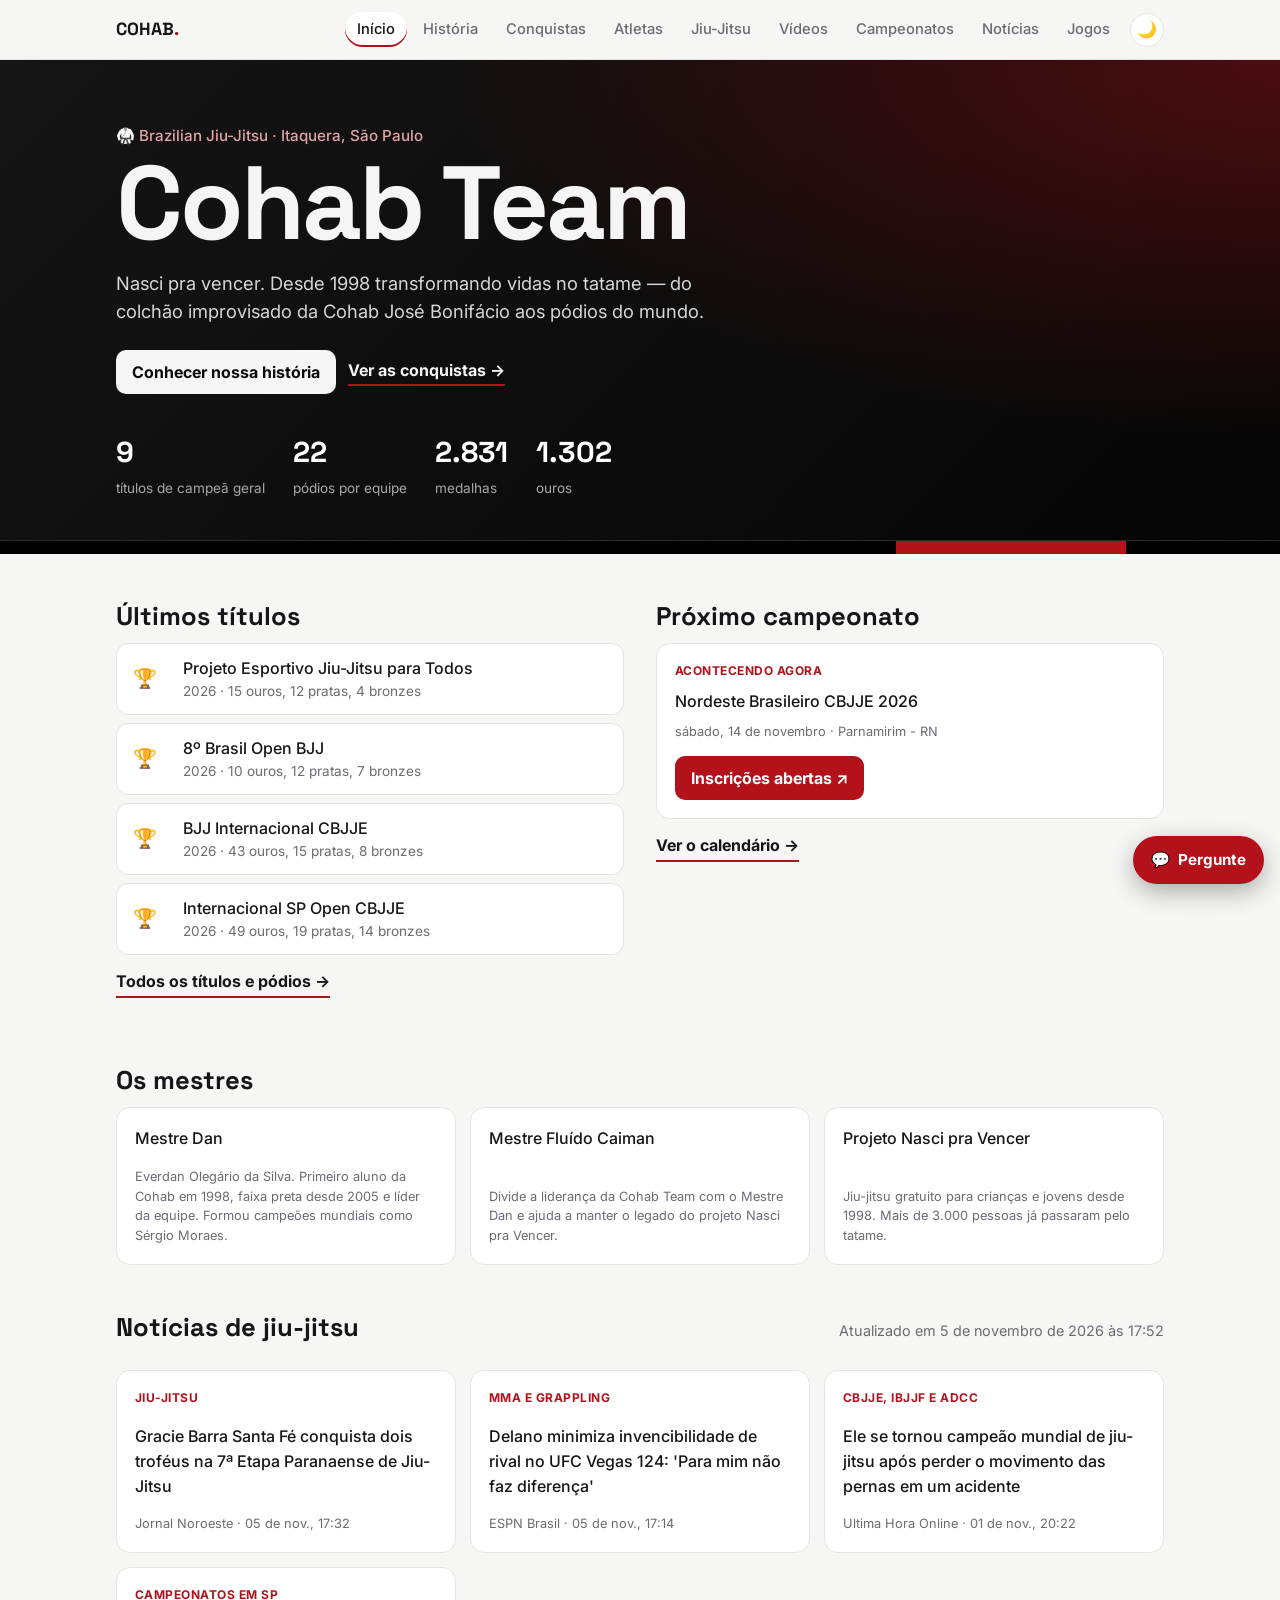
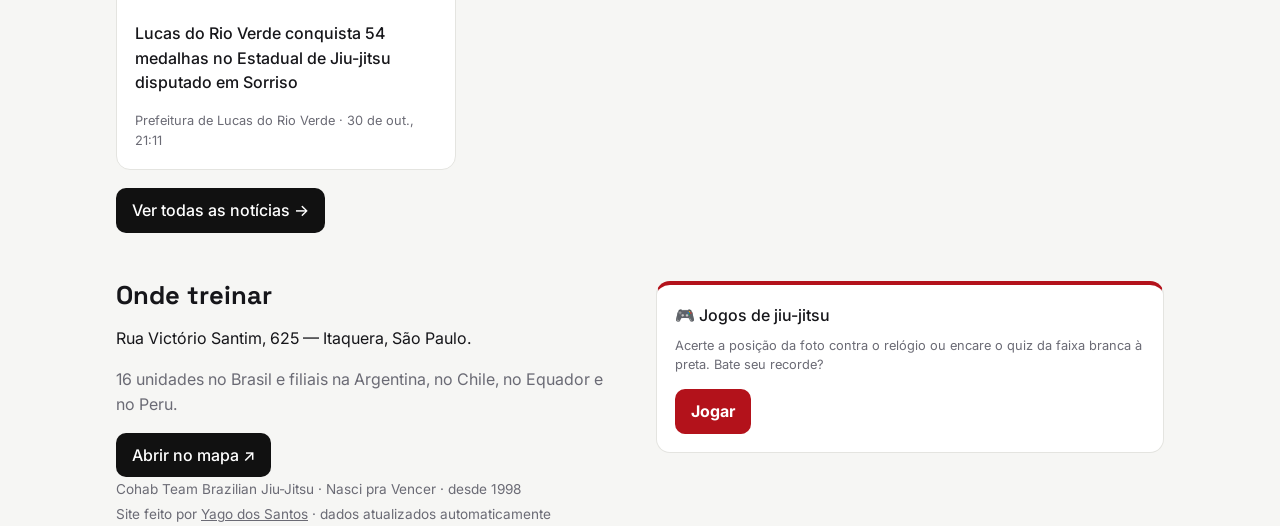
==== commit a475e699: "Adiciona favicon em todas as páginas Co-Authored-By: Claude Opus 5.5 <noreply@anthropic.com>" ====
--- a/index.html
+++ b/index.html
@@ -4,11 +4,12 @@
   <meta charset="utf-8">
   <meta name="viewport" content="width=device-width, initial-scale=1">
   <title>Cohab Team · Brazilian Jiu-Jitsu</title>
+  <link rel="icon" href="assets/favicon.svg" type="image/svg+xml">
   <meta name="description" content="Cohab Team Brazilian Jiu-Jitsu: equipe de Itaquera, São Paulo, desde 1998. História, conquistas, atletas, campeonatos e notícias de jiu-jitsu.">
   <link rel="preconnect" href="https://fonts.googleapis.com">
   <link rel="preconnect" href="https://fonts.gstatic.com" crossorigin>
   <link href="https://fonts.googleapis.com/css2?family=Inter:wght@400;500;700&family=Space+Grotesk:wght@500;700&display=swap" rel="stylesheet">
-  <link rel="stylesheet" href="style.css?v=15">
+  <link rel="stylesheet" href="style.css?v=16">
   <script>try{var t=localStorage.getItem("tema");if(t)document.documentElement.dataset.theme=t}catch(e){}</script>
 </head>
 <body>
--- a/style.css
+++ b/style.css
@@ -1360,6 +1360,11 @@
 .lt-porta .rk-error { margin: 0; }
 .lt-porta-ico { font-size: 2rem; line-height: 1; }
 .lt-go { margin-top: auto; padding: 12px 16px; text-align: center; }
+.lt-temas { display: grid; grid-template-columns: repeat(auto-fill, minmax(118px, 1fr)); gap: 6px; margin: 4px 0 8px; }
+.lt-tema { display: flex; align-items: center; gap: 6px; padding: 8px 10px; border-radius: 10px; border: 1px solid var(--border); background: var(--surface); color: var(--text); font: inherit; font-size: .88rem; font-weight: 700; cursor: pointer; text-align: left; }
+.lt-tema:hover { border-color: var(--muted); }
+.lt-tema[aria-checked="true"] { border-color: #1f4fbf; background: #1f4fbf22; box-shadow: inset 0 0 0 1px #1f4fbf; }
+.lt-tema span:first-child { font-size: 1.1rem; }
 .lt-code-input { font: 700 1.8rem "Space Grotesk", Inter, sans-serif; letter-spacing: .4em; text-align: center; padding: 8px 0 8px .4em; border-radius: 12px; border: 1px solid var(--border); background: var(--surface); color: var(--text); width: 100%; }
 .lt-code-input:focus { outline: 2px solid #1f4fbf; outline-offset: 1px; }
 .lt-regras { margin-top: 18px; font-size: .92rem; }
